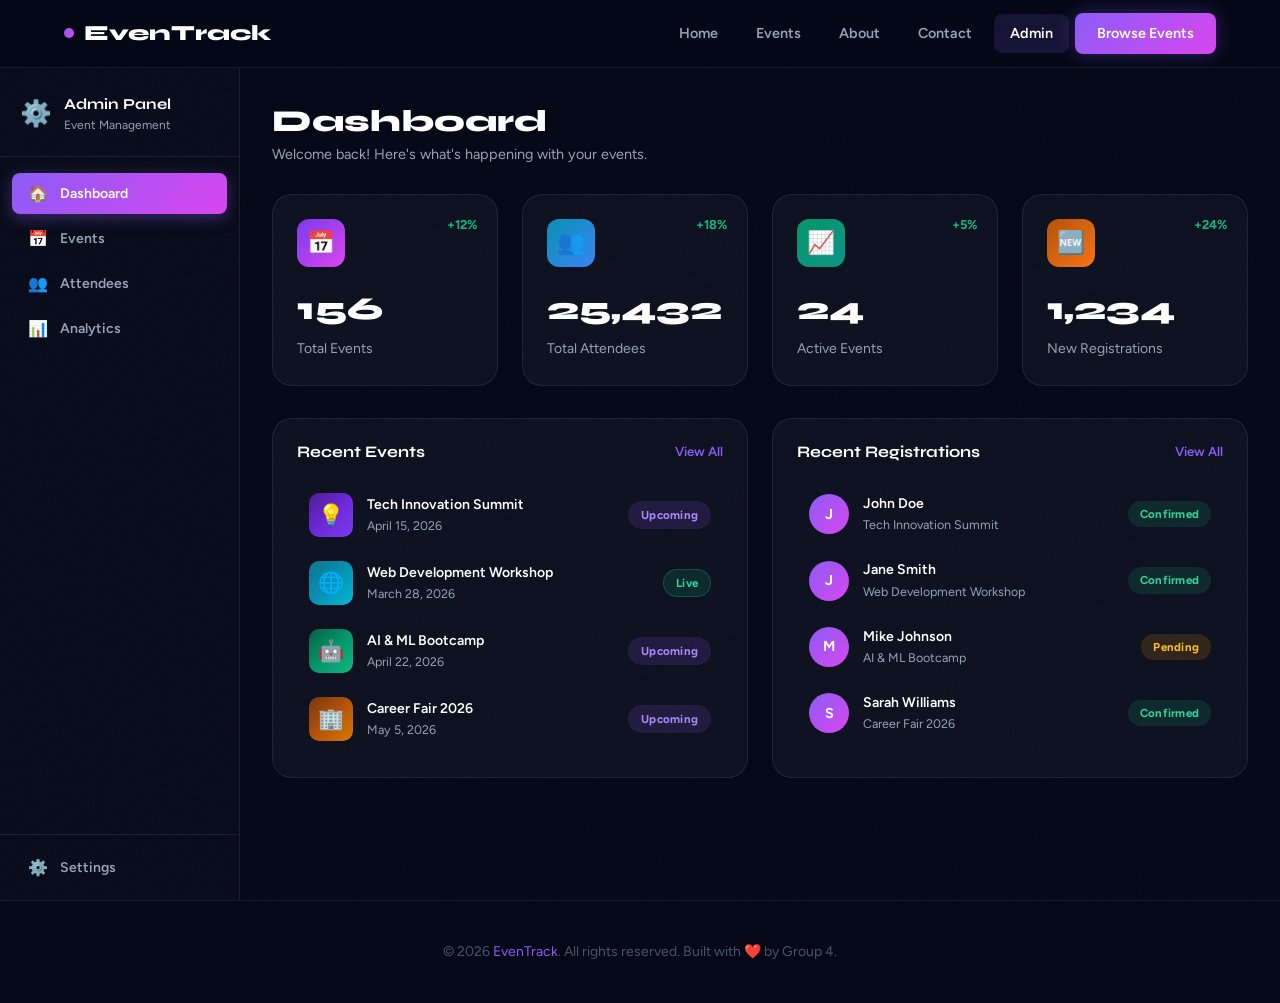
==== admin.html @ 3910b5df "Add files via upload" ====
<!DOCTYPE html>
<html lang="en">
<head>
  <meta charset="UTF-8"/>
  <meta name="viewport" content="width=device-width, initial-scale=1.0"/>
  <title>Admin — EvenTrack</title>
  <link rel="stylesheet" href="css/styles.css"/>
  <link rel="stylesheet" href="css/admin.css"/>
</head>
<body>
  <div id="navbar"></div>

  <div class="admin-shell">
    <!-- Sidebar -->
    <aside class="admin-sidebar">
      <div class="sidebar-brand">
        <div class="sidebar-brand-icon">⚙️</div>
        <div>
          <div class="sidebar-brand-name">Admin Panel</div>
          <div class="sidebar-brand-sub">Event Management</div>
        </div>
      </div>
      <nav class="sidebar-nav">
        <button class="sidebar-btn active" data-tab="dashboard" onclick="switchTab('dashboard',this)">
          <span class="sb-icon">🏠</span> Dashboard
        </button>
        <button class="sidebar-btn" data-tab="events" onclick="switchTab('events',this)">
          <span class="sb-icon">📅</span> Events
        </button>
        <button class="sidebar-btn" data-tab="attendees" onclick="switchTab('attendees',this)">
          <span class="sb-icon">👥</span> Attendees
        </button>
        <button class="sidebar-btn" data-tab="analytics" onclick="switchTab('analytics',this)">
          <span class="sb-icon">📊</span> Analytics
        </button>
      </nav>
      <div class="sidebar-footer">
        <button class="sidebar-btn">
          <span class="sb-icon">⚙️</span> Settings
        </button>
      </div>
    </aside>

    <!-- Main -->
    <main class="admin-main">

      <!-- ── DASHBOARD TAB ───────────────────── -->
      <div id="tab-dashboard" class="tab-panel active">
        <div class="admin-header">
          <h1>Dashboard</h1>
          <p>Welcome back! Here's what's happening with your events.</p>
        </div>

        <!-- Stats -->
        <div class="grid-4 admin-stats">
          <div class="card stat-card">
            <div class="icon-wrap" style="background:linear-gradient(135deg,#7c3aed,#d946ef)">📅</div>
            <div class="stat-change up">+12%</div>
            <div class="stat-val">156</div>
            <div class="stat-label">Total Events</div>
          </div>
          <div class="card stat-card">
            <div class="icon-wrap" style="background:linear-gradient(135deg,#0891b2,#3b82f6)">👥</div>
            <div class="stat-change up">+18%</div>
            <div class="stat-val">25,432</div>
            <div class="stat-label">Total Attendees</div>
          </div>
          <div class="card stat-card">
            <div class="icon-wrap" style="background:linear-gradient(135deg,#059669,#0d9488)">📈</div>
            <div class="stat-change up">+5%</div>
            <div class="stat-val">24</div>
            <div class="stat-label">Active Events</div>
          </div>
          <div class="card stat-card">
            <div class="icon-wrap" style="background:linear-gradient(135deg,#b45309,#f97316)">🆕</div>
            <div class="stat-change up">+24%</div>
            <div class="stat-val">1,234</div>
            <div class="stat-label">New Registrations</div>
          </div>
        </div>

        <!-- Recent Activity -->
        <div class="grid-2" style="margin-top:32px">
          <div class="card admin-list-card">
            <div class="list-card-head">
              <h3>Recent Events</h3>
              <button class="link-btn" onclick="switchTab('events', document.querySelector('[data-tab=events]'))">View All</button>
            </div>
            <div id="dash-events-list"></div>
          </div>
          <div class="card admin-list-card">
            <div class="list-card-head">
              <h3>Recent Registrations</h3>
              <button class="link-btn">View All</button>
            </div>
            <div id="dash-attendees-list"></div>
          </div>
        </div>
      </div>

      <!-- ── EVENTS TAB ──────────────────────── -->
      <div id="tab-events" class="tab-panel">
        <div class="admin-header flex-head">
          <div>
            <h1>Events Management</h1>
            <p>Manage all your events in one place</p>
          </div>
          <button class="btn btn-primary btn-sm" onclick="showCreateModal()">+ Create Event</button>
        </div>
        <div class="card table-card">
          <div class="table-wrap">
            <table class="admin-table">
              <thead>
                <tr>
                  <th>Event</th>
                  <th>Date</th>
                  <th>Category</th>
                  <th>Attendees</th>
                  <th>Status</th>
                  <th>Actions</th>
                </tr>
              </thead>
              <tbody id="events-tbody"></tbody>
            </table>
          </div>
        </div>
      </div>

      <!-- ── ATTENDEES TAB ───────────────────── -->
      <div id="tab-attendees" class="tab-panel">
        <div class="admin-header flex-head">
          <div>
            <h1>Attendees Management</h1>
            <p>View and manage all event registrations</p>
          </div>
          <button class="btn btn-outline btn-sm">⬇️ Export Data</button>
        </div>
        <div class="card table-card">
          <div class="table-wrap">
            <table class="admin-table">
              <thead>
                <tr>
                  <th>Name</th>
                  <th>Email</th>
                  <th>Event</th>
                  <th>Date</th>
                  <th>Status</th>
                  <th>Actions</th>
                </tr>
              </thead>
              <tbody id="attendees-tbody"></tbody>
            </table>
          </div>
        </div>
      </div>

      <!-- ── ANALYTICS TAB ──────────────────── -->
      <div id="tab-analytics" class="tab-panel">
        <div class="admin-header">
          <h1>Analytics &amp; Insights</h1>
          <p>Track performance and engagement metrics</p>
        </div>
        <div class="grid-2" style="gap:24px">
          <!-- Registrations Chart -->
          <div class="card analytics-card">
            <h3>Event Registrations Over Time</h3>
            <canvas id="chart-reg" height="220"></canvas>
          </div>
          <!-- Category Donut -->
          <div class="card analytics-card">
            <h3>Category Distribution</h3>
            <canvas id="chart-cat" height="220"></canvas>
          </div>
          <!-- Attendance Bar -->
          <div class="card analytics-card">
            <h3>Attendance Rate by Event</h3>
            <canvas id="chart-att" height="220"></canvas>
          </div>
          <!-- Popular events list -->
          <div class="card analytics-card">
            <h3>Popular Events</h3>
            <div id="popular-list"></div>
          </div>
        </div>
      </div>

    </main>
  </div>

  <!-- Create Event Modal -->
  <div id="create-modal" class="modal-overlay" style="display:none" onclick="closeModalOutside(event)">
    <div class="modal-box">
      <div class="modal-head">
        <h3>Create New Event</h3>
        <button onclick="closeModal()" class="modal-close">✕</button>
      </div>
      <form id="create-form" onsubmit="handleCreate(event)" style="display:flex;flex-direction:column;gap:16px">
        <div class="form-group">
          <label class="form-label">Event Title *</label>
          <input type="text" class="form-input" placeholder="e.g. Tech Summit 2027" required/>
        </div>
        <div class="form-row-2">
          <div class="form-group">
            <label class="form-label">Category *</label>
            <select class="form-input" required>
              <option value="">Select</option>
              <option>College</option>
              <option>SHS</option>
              <option>Internship</option>
            </select>
          </div>
          <div class="form-group">
            <label class="form-label">Type *</label>
            <select class="form-input" required>
              <option value="">Select</option>
              <option value="online">Online</option>
              <option value="walkin">Walk-in</option>
            </select>
          </div>
        </div>
        <div class="form-group">
          <label class="form-label">Date *</label>
          <input type="date" class="form-input" required/>
        </div>
        <div class="form-group">
          <label class="form-label">Location *</label>
          <input type="text" class="form-input" placeholder="e.g. Room 301 or Zoom" required/>
        </div>
        <div class="form-group">
          <label class="form-label">Capacity *</label>
          <input type="number" class="form-input" placeholder="100" min="1" required/>
        </div>
        <div class="form-group">
          <label class="form-label">Description</label>
          <textarea class="form-input" rows="3" placeholder="Brief description..."></textarea>
        </div>
        <div style="display:flex;gap:12px;justify-content:flex-end">
          <button type="button" onclick="closeModal()" class="btn btn-outline btn-sm">Cancel</button>
          <button type="submit" class="btn btn-primary btn-sm">Create Event</button>
        </div>
      </form>
    </div>
  </div>

  <div id="footer"></div>

  <script src="js/data.js"></script>
  <script src="js/nav.js"></script>
  <script src="js/main.js"></script>
  <script src="js/admin.js"></script>
</body>
</html>
---- css/styles.css ----
/* ═══════════════════════════════════════════════
   EVENTRACK — Shared Stylesheet
   ═══════════════════════════════════════════════ */

@import url('https://fonts.googleapis.com/css2?family=Syne:wght@400;600;700;800&family=Figtree:wght@300;400;500;600;700&display=swap');

/* ─── CSS Variables ─────────────────────────────── */
:root {
  --bg:           #050816;
  --bg-card:      rgba(255,255,255,0.04);
  --bg-card-hover:rgba(255,255,255,0.08);
  --border:       rgba(255,255,255,0.08);
  --border-hover: rgba(139,92,246,0.5);

  --white:   #ffffff;
  --slate-1: #e2e8f0;
  --slate-2: #94a3b8;
  --slate-3: #475569;
  --slate-4: #1e293b;

  --violet:  #8b5cf6;
  --fuchsia: #d946ef;
  --cyan:    #06b6d4;
  --emerald: #10b981;
  --amber:   #f59e0b;
  --rose:    #f43f5e;
  --indigo:  #6366f1;
  --teal:    #14b8a6;
  --purple:  #a855f7;

  --grad-main:    linear-gradient(135deg, var(--violet), var(--fuchsia));
  --grad-cyan:    linear-gradient(135deg, var(--cyan), #3b82f6);
  --grad-emerald: linear-gradient(135deg, var(--emerald), var(--teal));
  --grad-amber:   linear-gradient(135deg, var(--amber), #f97316);
  --grad-rose:    linear-gradient(135deg, var(--rose), #ec4899);
  --grad-purple:  linear-gradient(135deg, var(--purple), var(--violet));
  --grad-indigo:  linear-gradient(135deg, var(--indigo), #818cf8);
  --grad-teal:    linear-gradient(135deg, var(--teal), var(--cyan));
  --grad-violet:  linear-gradient(135deg, var(--violet), var(--indigo));

  --font-display: 'Syne', sans-serif;
  --font-body:    'Figtree', sans-serif;
  --radius-sm:  8px;
  --radius-md:  12px;
  --radius-lg:  20px;
  --radius-xl:  28px;
  --nav-h: 68px;
}

/* ─── Reset & Base ──────────────────────────────── */
*, *::before, *::after { box-sizing: border-box; margin: 0; padding: 0; }
html { scroll-behavior: smooth; }
body {
  background: var(--bg);
  color: var(--slate-1);
  font-family: var(--font-body);
  font-size: 16px;
  line-height: 1.6;
  min-height: 100vh;
  overflow-x: hidden;
}
a { color: inherit; text-decoration: none; }
button { cursor: pointer; border: none; background: none; font-family: inherit; }
input, select, textarea { font-family: inherit; }
img { max-width: 100%; display: block; }

/* Noise overlay */
body::before {
  content: '';
  position: fixed; inset: 0; pointer-events: none; z-index: 0;
  background-image: url("data:image/svg+xml,%3Csvg viewBox='0 0 256 256' xmlns='http://www.w3.org/2000/svg'%3E%3Cfilter id='noise'%3E%3CfeTurbulence type='fractalNoise' baseFrequency='0.9' numOctaves='4' stitchTiles='stitch'/%3E%3C/filter%3E%3Crect width='100%25' height='100%25' filter='url(%23noise)' opacity='0.03'/%3E%3C/svg%3E");
  opacity: 0.4;
}

/* ─── Layout Helpers ────────────────────────────── */
.container { max-width: 1200px; margin: 0 auto; padding: 0 24px; }
.container-sm { max-width: 800px; margin: 0 auto; padding: 0 24px; }
section { position: relative; }

/* ─── Typography ────────────────────────────────── */
h1,h2,h3,h4 { font-family: var(--font-display); line-height: 1.15; color: var(--white); }
h1 { font-size: clamp(2.2rem, 5vw, 4rem); font-weight: 800; }
h2 { font-size: clamp(1.8rem, 3.5vw, 2.75rem); font-weight: 700; }
h3 { font-size: 1.25rem; font-weight: 700; }
p { color: var(--slate-2); }

.gradient-text {
  background: var(--grad-main);
  -webkit-background-clip: text;
  -webkit-text-fill-color: transparent;
  background-clip: text;
}
.gradient-text-cyan {
  background: var(--grad-cyan);
  -webkit-background-clip: text;
  -webkit-text-fill-color: transparent;
  background-clip: text;
}

/* ─── Navigation ────────────────────────────────── */
.navbar {
  position: sticky; top: 0; z-index: 100;
  height: var(--nav-h);
  background: rgba(5,8,22,0.85);
  backdrop-filter: blur(20px);
  border-bottom: 1px solid var(--border);
  display: flex; align-items: center;
}
.nav-inner {
  display: flex; align-items: center; justify-content: space-between;
  width: 100%;
}
.nav-logo {
  font-family: var(--font-display);
  font-size: 1.35rem; font-weight: 800;
  color: var(--white);
  display: flex; align-items: center; gap: 10px;
}
.nav-logo-dot {
  width: 10px; height: 10px;
  border-radius: 50%;
  background: var(--grad-main);
  animation: pulse-dot 2s ease-in-out infinite;
}
@keyframes pulse-dot {
  0%,100% { box-shadow: 0 0 0 0 rgba(139,92,246,0.4); }
  50%      { box-shadow: 0 0 0 6px rgba(139,92,246,0); }
}
.nav-links { display: flex; align-items: center; gap: 6px; }
.nav-link {
  padding: 8px 16px; border-radius: var(--radius-sm);
  font-size: 0.9rem; font-weight: 600;
  color: var(--slate-2);
  transition: color 0.2s, background 0.2s;
}
.nav-link:hover { color: var(--white); background: rgba(255,255,255,0.06); }
.nav-link.active { color: var(--white); background: rgba(139,92,246,0.15); }
.nav-cta {
  padding: 9px 22px; border-radius: var(--radius-sm);
  background: var(--grad-main);
  color: var(--white); font-size: 0.9rem; font-weight: 600;
  transition: opacity 0.2s, transform 0.2s;
  box-shadow: 0 0 20px rgba(139,92,246,0.35);
}
.nav-cta:hover { opacity: 0.9; transform: translateY(-1px); }

/* Mobile nav */
.mobile-toggle {
  display: none; color: var(--slate-1);
  padding: 6px; border-radius: var(--radius-sm);
}
.mobile-menu {
  display: none; flex-direction: column;
  padding: 12px 24px 20px;
  border-bottom: 1px solid var(--border);
  background: rgba(5,8,22,0.95);
  gap: 4px;
}
.mobile-menu.open { display: flex; }
.mobile-menu .nav-link { padding: 12px 16px; display: block; }
.mobile-menu .nav-cta { margin-top: 8px; text-align: center; display: block; padding: 12px; }

@media (max-width: 768px) {
  .nav-links, .navbar .nav-cta { display: none; }
  .mobile-toggle { display: flex; }
}

/* ─── Buttons ───────────────────────────────────── */
.btn {
  display: inline-flex; align-items: center; justify-content: center; gap: 8px;
  padding: 12px 28px; border-radius: var(--radius-md);
  font-family: var(--font-body); font-size: 0.95rem; font-weight: 600;
  transition: all 0.2s; cursor: pointer;
}
.btn-primary {
  background: var(--grad-main); color: var(--white);
  box-shadow: 0 8px 24px rgba(139,92,246,0.35);
}
.btn-primary:hover { transform: translateY(-2px); box-shadow: 0 12px 32px rgba(139,92,246,0.45); }
.btn-outline {
  background: transparent; color: var(--white);
  border: 1px solid rgba(255,255,255,0.2);
}
.btn-outline:hover { background: rgba(255,255,255,0.06); }
.btn-white {
  background: var(--white); color: #7c3aed;
}
.btn-white:hover { background: #f1f5f9; transform: translateY(-1px); }
.btn-sm { padding: 8px 18px; font-size: 0.875rem; }
.btn-lg { padding: 16px 36px; font-size: 1.05rem; }
.btn-full { width: 100%; }

/* ─── Cards ─────────────────────────────────────── */
.card {
  background: var(--bg-card);
  border: 1px solid var(--border);
  border-radius: var(--radius-lg);
  transition: border-color 0.25s, box-shadow 0.25s, transform 0.25s, background 0.25s;
}
.card:hover {
  border-color: var(--border-hover);
  box-shadow: 0 20px 50px rgba(139,92,246,0.12);
  transform: translateY(-3px);
  background: var(--bg-card-hover);
}

/* ─── Badges ────────────────────────────────────── */
.badge {
  display: inline-block; padding: 4px 12px;
  border-radius: 999px; font-size: 0.72rem; font-weight: 700;
  letter-spacing: 0.02em; text-transform: capitalize;
}
.badge-border { border: 1px solid transparent; }
.badge-violet  { background: rgba(139,92,246,0.15); color: #a78bfa; }
.badge-green   { background: rgba(16,185,129,0.15); color: #34d399; border-color: rgba(16,185,129,0.3); }
.badge-slate   { background: rgba(100,116,139,0.2); color: #94a3b8; border-color: rgba(100,116,139,0.3); }
.badge-blue    { background: rgba(59,130,246,0.15); color: #60a5fa; }
.badge-amber   { background: rgba(245,158,11,0.15); color: #fbbf24; }
.badge-purple  { background: rgba(168,85,247,0.15); color: #c084fc; }
.badge-cyan    { background: rgba(6,182,212,0.15);  color: #22d3ee; }
.badge-rose    { background: rgba(244,63,94,0.15);  color: #fb7185; }

/* ─── Section Labels ────────────────────────────── */
.section-label {
  display: inline-block; padding: 5px 16px;
  border-radius: 999px; font-size: 0.75rem; font-weight: 700;
  letter-spacing: 0.08em; text-transform: uppercase;
  border: 1px solid;
  margin-bottom: 20px;
}
.label-violet { background: rgba(139,92,246,0.1); color: #a78bfa; border-color: rgba(139,92,246,0.25); }
.label-cyan   { background: rgba(6,182,212,0.1);  color: #22d3ee; border-color: rgba(6,182,212,0.25); }
.label-fuchsia{ background: rgba(217,70,239,0.1); color: #e879f9; border-color: rgba(217,70,239,0.25); }

/* ─── Form Elements ─────────────────────────────── */
.form-group { display: flex; flex-direction: column; gap: 8px; }
.form-label { font-size: 0.875rem; font-weight: 600; color: var(--slate-1); }
.form-input {
  width: 100%; padding: 12px 16px;
  background: rgba(255,255,255,0.05);
  border: 1px solid var(--border);
  border-radius: var(--radius-sm); color: var(--white);
  font-family: var(--font-body); font-size: 0.9rem;
  transition: border-color 0.2s, box-shadow 0.2s;
  outline: none;
}
.form-input::placeholder { color: var(--slate-3); }
.form-input:focus {
  border-color: var(--violet);
  box-shadow: 0 0 0 3px rgba(139,92,246,0.15);
}
select.form-input option { background: #0f172a; color: var(--white); }
textarea.form-input { resize: none; }

/* ─── Progress Bar ──────────────────────────────── */
.progress-track {
  width: 100%; height: 6px; border-radius: 999px;
  background: rgba(255,255,255,0.06); overflow: hidden;
}
.progress-fill {
  height: 100%; border-radius: 999px;
  background: var(--grad-main);
  transition: width 0.6s ease;
}

/* ─── Event Thumbnail Gradients ─────────────────── */
.thumb { display: flex; align-items: center; justify-content: center; font-size: 4rem; }
.grad-violet  { background: linear-gradient(135deg,#4c1d95,#6d28d9,#7c3aed); }
.grad-cyan    { background: linear-gradient(135deg,#0e7490,#0891b2,#06b6d4); }
.grad-emerald { background: linear-gradient(135deg,#065f46,#059669,#10b981); }
.grad-amber   { background: linear-gradient(135deg,#78350f,#b45309,#d97706); }
.grad-rose    { background: linear-gradient(135deg,#881337,#be185d,#e11d48); }
.grad-purple  { background: linear-gradient(135deg,#4a044e,#86198f,#a21caf); }
.grad-teal    { background: linear-gradient(135deg,#134e4a,#0f766e,#0d9488); }
.grad-indigo  { background: linear-gradient(135deg,#1e1b4b,#3730a3,#4338ca); }

/* ─── Glowing Orbs ──────────────────────────────── */
.orb {
  position: absolute; border-radius: 50%;
  filter: blur(80px); pointer-events: none; z-index: 0;
}
.orb-violet { background: rgba(139,92,246,0.25); }
.orb-fuchsia{ background: rgba(217,70,239,0.18); }
.orb-cyan   { background: rgba(6,182,212,0.15); }

/* ─── Scroll Reveal ─────────────────────────────── */
.reveal { opacity: 0; transform: translateY(24px); transition: opacity 0.55s ease, transform 0.55s ease; }
.reveal.revealed { opacity: 1; transform: none; }
.reveal-delay-1 { transition-delay: 0.1s; }
.reveal-delay-2 { transition-delay: 0.2s; }
.reveal-delay-3 { transition-delay: 0.3s; }
.reveal-delay-4 { transition-delay: 0.4s; }

/* ─── Footer ────────────────────────────────────── */
.footer {
  border-top: 1px solid var(--border);
  padding: 40px 0;
  text-align: center;
}
.footer p { font-size: 0.875rem; color: var(--slate-3); }
.footer a { color: var(--violet); }
.footer a:hover { color: var(--fuchsia); }

/* ─── Divider ───────────────────────────────────── */
.divider { border: none; border-top: 1px solid var(--border); margin: 32px 0; }

/* ─── Grid Utilities ────────────────────────────── */
.grid-2 { display: grid; grid-template-columns: repeat(2,1fr); gap: 24px; }
.grid-3 { display: grid; grid-template-columns: repeat(3,1fr); gap: 24px; }
.grid-4 { display: grid; grid-template-columns: repeat(4,1fr); gap: 24px; }
@media (max-width: 1024px) {
  .grid-4 { grid-template-columns: repeat(2,1fr); }
  .grid-3 { grid-template-columns: repeat(2,1fr); }
}
@media (max-width: 640px) {
  .grid-4, .grid-3, .grid-2 { grid-template-columns: 1fr; }
}

/* ─── Stat Card ─────────────────────────────────── */
.stat-card { padding: 28px; border-radius: var(--radius-lg); }
.stat-card .icon-wrap {
  width: 48px; height: 48px; border-radius: var(--radius-md);
  display: flex; align-items: center; justify-content: center;
  font-size: 1.4rem; margin-bottom: 16px;
}
.stat-card .stat-val {
  font-family: var(--font-display); font-size: 2rem; font-weight: 800;
  color: var(--white); margin-bottom: 4px;
}
.stat-card .stat-label { font-size: 0.875rem; color: var(--slate-2); }

/* ─── Page Hero ─────────────────────────────────── */
.page-hero {
  padding: 72px 0 56px;
  border-bottom: 1px solid var(--border);
  background: linear-gradient(to bottom, rgba(255,255,255,0.03), transparent);
  text-align: center;
}
.page-hero h1 { margin-bottom: 16px; }
.page-hero p { max-width: 560px; margin: 0 auto; font-size: 1.1rem; }

/* ─── Toast / Alert ─────────────────────────────── */
.success-box {
  padding: 40px 32px;
  background: linear-gradient(135deg,rgba(16,185,129,0.1),rgba(6,182,212,0.1));
  border: 1px solid rgba(16,185,129,0.25);
  border-radius: var(--radius-xl);
  text-align: center;
}
.success-icon {
  width: 80px; height: 80px; border-radius: 50%;
  background: var(--grad-emerald);
  display: flex; align-items: center; justify-content: center;
  margin: 0 auto 20px; font-size: 2.5rem;
}
---- css/admin.css ----
/* ── Admin Page ── */
.admin-shell {
  display: flex; min-height: calc(100vh - var(--nav-h));
}

/* Sidebar */
.admin-sidebar {
  width: 240px; flex-shrink: 0;
  background: rgba(255,255,255,0.02);
  border-right: 1px solid var(--border);
  display: flex; flex-direction: column;
  position: sticky; top: var(--nav-h);
  height: calc(100vh - var(--nav-h));
  overflow-y: auto;
}
.sidebar-brand {
  display: flex; align-items: center; gap: 12px;
  padding: 24px 20px 20px;
  border-bottom: 1px solid var(--border);
}
.sidebar-brand-icon { font-size: 1.6rem; }
.sidebar-brand-name { font-family: var(--font-display); font-weight: 700; color: var(--white); font-size: 0.95rem; }
.sidebar-brand-sub  { font-size: 0.75rem; color: var(--slate-2); }

.sidebar-nav { padding: 16px 12px; flex: 1; display: flex; flex-direction: column; gap: 4px; }
.sidebar-btn {
  width: 100%; display: flex; align-items: center; gap: 12px;
  padding: 11px 16px; border-radius: var(--radius-sm);
  font-size: 0.875rem; font-weight: 600; color: var(--slate-2);
  text-align: left; transition: all 0.2s;
}
.sidebar-btn:hover { color: var(--white); background: rgba(255,255,255,0.06); }
.sidebar-btn.active {
  background: var(--grad-main); color: var(--white);
  box-shadow: 0 4px 16px rgba(139,92,246,0.35);
}
.sb-icon { font-size: 1rem; }

.sidebar-footer {
  padding: 12px; border-top: 1px solid var(--border);
}

/* Main content */
.admin-main { flex: 1; padding: 36px 32px; overflow-x: hidden; }
@media(max-width:900px) {
  .admin-shell { flex-direction: column; }
  .admin-sidebar { width: 100%; height: auto; position: static; flex-direction: row; flex-wrap: wrap; padding: 12px; }
  .sidebar-brand { display: none; }
  .sidebar-nav { flex-direction: row; padding: 0; }
  .sidebar-footer { border: none; padding: 0; }
  .admin-main { padding: 24px 16px; }
}

.admin-header { margin-bottom: 28px; }
.admin-header h1 { font-size: 1.9rem; margin-bottom: 4px; }
.admin-header p  { color: var(--slate-2); font-size: 0.9rem; }
.flex-head { display: flex; align-items: flex-start; justify-content: space-between; flex-wrap: wrap; gap: 16px; }

/* Tab panels */
.tab-panel { display: none; }
.tab-panel.active { display: block; }

/* Stats */
.admin-stats { margin-bottom: 0; }
.stat-card { position: relative; padding: 24px; }
.stat-change {
  position: absolute; top: 20px; right: 20px;
  font-size: 0.8rem; font-weight: 700;
}
.stat-change.up  { color: var(--emerald); }
.stat-change.down{ color: var(--rose); }

/* List cards */
.admin-list-card { padding: 24px; }
.list-card-head {
  display: flex; justify-content: space-between; align-items: center;
  margin-bottom: 20px;
}
.list-card-head h3 { font-size: 1rem; }
.link-btn { font-size: 0.82rem; font-weight: 600; color: var(--violet); background: none; border: none; cursor: pointer; }
.link-btn:hover { color: var(--fuchsia); }

.list-item {
  display: flex; align-items: center; gap: 14px;
  padding: 12px; border-radius: var(--radius-md);
  transition: background 0.2s;
}
.list-item:hover { background: rgba(255,255,255,0.05); }
.list-thumb {
  width: 44px; height: 44px; border-radius: 10px;
  display: flex; align-items: center; justify-content: center;
  font-size: 1.3rem; flex-shrink: 0;
}
.list-avatar {
  width: 40px; height: 40px; border-radius: 50%;
  background: var(--grad-main);
  display: flex; align-items: center; justify-content: center;
  color: var(--white); font-weight: 700; font-size: 0.9rem; flex-shrink: 0;
}
.list-info { flex: 1; min-width: 0; }
.list-name { font-weight: 600; color: var(--white); font-size: 0.875rem; white-space: nowrap; overflow: hidden; text-overflow: ellipsis; }
.list-sub  { font-size: 0.78rem; color: var(--slate-2); }

/* Table */
.table-card { overflow: hidden; padding: 0; }
.table-wrap { overflow-x: auto; }
.admin-table { width: 100%; border-collapse: collapse; }
.admin-table thead tr { border-bottom: 1px solid var(--border); background: rgba(255,255,255,0.03); }
.admin-table th {
  padding: 14px 20px; text-align: left;
  font-size: 0.78rem; font-weight: 700; color: var(--slate-2);
  text-transform: uppercase; letter-spacing: 0.05em; white-space: nowrap;
}
.admin-table tbody tr {
  border-bottom: 1px solid rgba(255,255,255,0.04);
  transition: background 0.15s;
}
.admin-table tbody tr:last-child { border-bottom: none; }
.admin-table tbody tr:hover { background: rgba(255,255,255,0.04); }
.admin-table td { padding: 14px 20px; font-size: 0.875rem; color: var(--slate-1); vertical-align: middle; }

.td-event { display: flex; align-items: center; gap: 12px; }
.td-thumb {
  width: 40px; height: 40px; border-radius: 10px;
  display: flex; align-items: center; justify-content: center;
  font-size: 1.2rem; flex-shrink: 0;
}
.td-avatar {
  width: 36px; height: 36px; border-radius: 50%;
  background: var(--grad-main);
  display: flex; align-items: center; justify-content: center;
  font-weight: 700; color: var(--white); font-size: 0.85rem; flex-shrink: 0;
}
.td-name  { font-weight: 600; color: var(--white); font-size: 0.875rem; }
.td-sub   { font-size: 0.78rem; color: var(--slate-2); }
.action-btns { display: flex; gap: 4px; }
.action-btn {
  width: 32px; height: 32px; border-radius: 8px;
  display: flex; align-items: center; justify-content: center;
  font-size: 0.85rem; transition: all 0.15s; cursor: pointer;
  color: var(--slate-2);
}
.action-btn:hover       { background: rgba(255,255,255,0.1); color: var(--white); }
.action-btn.del:hover   { background: rgba(244,63,94,0.15); color: var(--rose); }

/* Analytics */
.analytics-card { padding: 28px; }
.analytics-card h3 { font-size: 1rem; margin-bottom: 20px; }

.popular-item {
  display: flex; align-items: center; gap: 14px;
  padding: 10px 0; border-bottom: 1px solid var(--border);
}
.popular-item:last-child { border-bottom: none; }
.popular-rank { font-family: var(--font-display); font-size: 1.2rem; font-weight: 800; color: var(--violet); min-width: 32px; }
.popular-name { font-weight: 600; color: var(--white); font-size: 0.875rem; }
.popular-att  { font-size: 0.78rem; color: var(--slate-2); }

/* Modal */
.modal-overlay {
  position: fixed; inset: 0; z-index: 200;
  background: rgba(0,0,0,0.65); backdrop-filter: blur(8px);
  display: flex; align-items: center; justify-content: center; padding: 24px;
}
.modal-box {
  background: #0d1526; border: 1px solid var(--border);
  border-radius: var(--radius-xl); padding: 32px;
  width: 100%; max-width: 520px;
  box-shadow: 0 40px 80px rgba(0,0,0,0.6);
}
.modal-head {
  display: flex; justify-content: space-between; align-items: center;
  margin-bottom: 24px;
}
.modal-head h3 { font-size: 1.2rem; }
.modal-close {
  width: 32px; height: 32px; border-radius: 8px;
  display: flex; align-items: center; justify-content: center;
  color: var(--slate-2); font-size: 1rem;
  transition: all 0.2s; cursor: pointer;
}
.modal-close:hover { background: rgba(255,255,255,0.1); color: var(--white); }
.form-row-2 { display: grid; grid-template-columns: 1fr 1fr; gap: 14px; }
@media(max-width:480px) { .form-row-2 { grid-template-columns: 1fr; } }
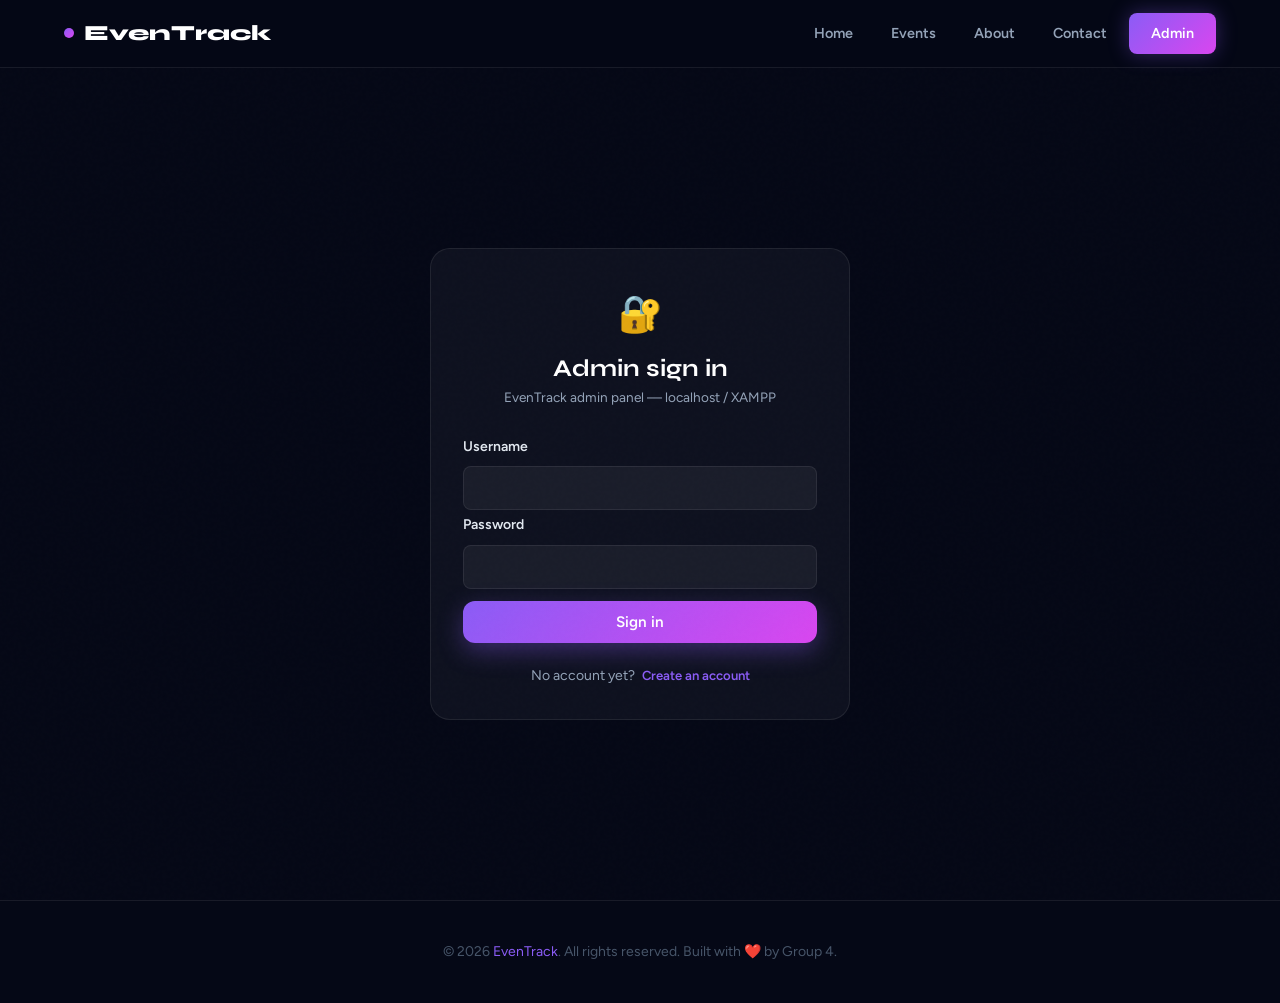
==== commit 580c7c4a: "added admin login and resized the event creation form." ====
--- a/admin.html
+++ b/admin.html
@@ -10,6 +10,59 @@
 <body>
   <div id="navbar"></div>
 
+  <div id="admin-login-gate" class="admin-login-gate">
+    <div class="admin-login-card card">
+      <div class="admin-login-brand">
+        <div class="admin-login-icon">🔐</div>
+        <h1 class="admin-login-title">Admin sign in</h1>
+        <p class="admin-login-sub">EvenTrack admin panel — localhost / XAMPP</p>
+      </div>
+
+      <div id="auth-login-panel">
+        <form id="login-form" class="admin-auth-form">
+          <div class="form-group">
+            <label class="form-label" for="login-username">Username</label>
+            <input id="login-username" name="username" type="text" class="form-input" autocomplete="username" required minlength="3"/>
+          </div>
+          <div class="form-group">
+            <label class="form-label" for="login-password">Password</label>
+            <input id="login-password" name="password" type="password" class="form-input" autocomplete="current-password" required/>
+          </div>
+          <p id="login-error" class="auth-error" role="alert" hidden></p>
+          <button type="submit" class="btn btn-primary" style="width:100%;margin-top:8px">Sign in</button>
+        </form>
+        <p class="auth-switch">
+          No account yet?
+          <button type="button" class="link-btn auth-switch-btn" id="show-register">Create an account</button>
+        </p>
+      </div>
+
+      <div id="auth-register-panel" hidden>
+        <form id="register-form" class="admin-auth-form">
+          <div class="form-group">
+            <label class="form-label" for="reg-username">Username</label>
+            <input id="reg-username" name="username" type="text" class="form-input" autocomplete="username" required minlength="3"/>
+          </div>
+          <div class="form-group">
+            <label class="form-label" for="reg-password">Password</label>
+            <input id="reg-password" name="password" type="password" class="form-input" autocomplete="new-password" required minlength="6"/>
+          </div>
+          <div class="form-group">
+            <label class="form-label" for="reg-confirm">Confirm password</label>
+            <input id="reg-confirm" name="confirmPassword" type="password" class="form-input" autocomplete="new-password" required minlength="6"/>
+          </div>
+          <p id="register-error" class="auth-error" role="alert" hidden></p>
+          <button type="submit" class="btn btn-primary" style="width:100%;margin-top:8px">Create account</button>
+        </form>
+        <p class="auth-switch">
+          Already registered?
+          <button type="button" class="link-btn auth-switch-btn" id="show-login">Sign in</button>
+        </p>
+      </div>
+    </div>
+  </div>
+
+  <div id="admin-app" hidden>
   <div class="admin-shell">
     <!-- Sidebar -->
     <aside class="admin-sidebar">
@@ -35,8 +88,8 @@
         </button>
       </nav>
       <div class="sidebar-footer">
-        <button class="sidebar-btn">
-          <span class="sb-icon">⚙️</span> Settings
+        <button type="button" class="sidebar-btn" id="admin-logout-btn">
+          <span class="sb-icon">🚪</span> Log out
         </button>
       </div>
     </aside>
@@ -241,6 +294,7 @@
       </form>
     </div>
   </div>
+  </div>
 
   <div id="footer"></div>
 
--- a/css/admin.css
+++ b/css/admin.css
@@ -1,3 +1,40 @@
+/* ── Admin login gate ── */
+.admin-login-gate {
+  min-height: calc(100vh - var(--nav-h));
+  display: flex;
+  align-items: center;
+  justify-content: center;
+  padding: 32px 16px;
+}
+.admin-login-card {
+  width: 100%;
+  max-width: 420px;
+  padding: 36px 32px 32px;
+}
+.admin-login-brand { text-align: center; margin-bottom: 28px; }
+.admin-login-icon { font-size: 2.25rem; margin-bottom: 12px; }
+.admin-login-title {
+  font-family: var(--font-display);
+  font-size: 1.5rem;
+  font-weight: 700;
+  color: var(--white);
+  margin-bottom: 6px;
+}
+.admin-login-sub { font-size: 0.85rem; color: var(--slate-2); line-height: 1.45; }
+.admin-auth-form { display: flex; flex-direction: column; gap: 4px; }
+.auth-error {
+  font-size: 0.82rem;
+  color: var(--rose);
+  margin: 8px 0 0;
+}
+.auth-switch {
+  text-align: center;
+  margin-top: 22px;
+  font-size: 0.875rem;
+  color: var(--slate-2);
+}
+.auth-switch-btn { margin-left: 4px; }
+
 /* ── Admin Page ── */
 .admin-shell {
   display: flex; min-height: calc(100vh - var(--nav-h));
@@ -160,12 +197,16 @@
 .modal-overlay {
   position: fixed; inset: 0; z-index: 200;
   background: rgba(0,0,0,0.65); backdrop-filter: blur(8px);
-  display: flex; align-items: center; justify-content: center; padding: 24px;
+  display: flex; align-items: flex-start; justify-content: center;
+  padding: 24px;
+  overflow-y: auto; /* Prevent modal from being cut off on short screens */
 }
 .modal-box {
   background: #0d1526; border: 1px solid var(--border);
   border-radius: var(--radius-xl); padding: 32px;
   width: 100%; max-width: 520px;
+  max-height: calc(100vh - 48px); /* Keep content inside viewport */
+  overflow-y: auto;
   box-shadow: 0 40px 80px rgba(0,0,0,0.6);
 }
 .modal-head {
@@ -181,4 +222,8 @@
 }
 .modal-close:hover { background: rgba(255,255,255,0.1); color: var(--white); }
 .form-row-2 { display: grid; grid-template-columns: 1fr 1fr; gap: 14px; }
-@media(max-width:480px) { .form-row-2 { grid-template-columns: 1fr; } }
+@media(max-width:480px) {
+  .form-row-2 { grid-template-columns: 1fr; }
+  .modal-overlay { padding: 14px; }
+  .modal-box { padding: 20px; max-height: calc(100vh - 28px); }
+}
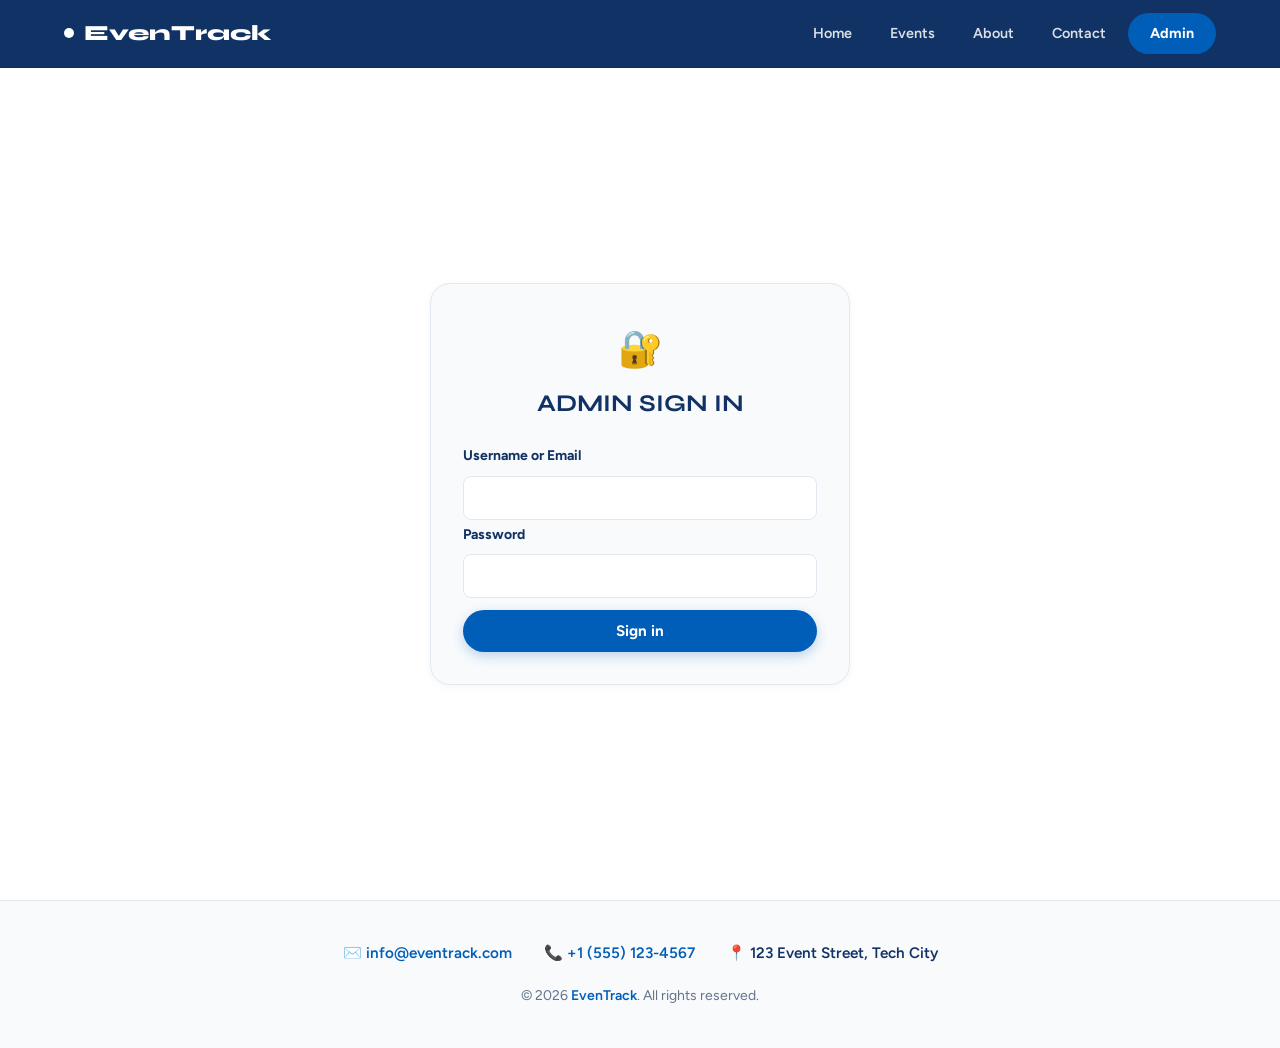
==== commit dbeb5dc7: "New ui, conected to db" ====
--- a/admin.html
+++ b/admin.html
@@ -1,306 +1,485 @@
-<!DOCTYPE html>
+<!doctype html>
 <html lang="en">
-<head>
-  <meta charset="UTF-8"/>
-  <meta name="viewport" content="width=device-width, initial-scale=1.0"/>
-  <title>Admin — EvenTrack</title>
-  <link rel="stylesheet" href="css/styles.css"/>
-  <link rel="stylesheet" href="css/admin.css"/>
-</head>
-<body>
-  <div id="navbar"></div>
-
-  <div id="admin-login-gate" class="admin-login-gate">
-    <div class="admin-login-card card">
-      <div class="admin-login-brand">
-        <div class="admin-login-icon">🔐</div>
-        <h1 class="admin-login-title">Admin sign in</h1>
-        <p class="admin-login-sub">EvenTrack admin panel — localhost / XAMPP</p>
-      </div>
-
-      <div id="auth-login-panel">
-        <form id="login-form" class="admin-auth-form">
-          <div class="form-group">
-            <label class="form-label" for="login-username">Username</label>
-            <input id="login-username" name="username" type="text" class="form-input" autocomplete="username" required minlength="3"/>
-          </div>
-          <div class="form-group">
-            <label class="form-label" for="login-password">Password</label>
-            <input id="login-password" name="password" type="password" class="form-input" autocomplete="current-password" required/>
-          </div>
-          <p id="login-error" class="auth-error" role="alert" hidden></p>
-          <button type="submit" class="btn btn-primary" style="width:100%;margin-top:8px">Sign in</button>
-        </form>
-        <p class="auth-switch">
-          No account yet?
-          <button type="button" class="link-btn auth-switch-btn" id="show-register">Create an account</button>
-        </p>
-      </div>
-
-      <div id="auth-register-panel" hidden>
-        <form id="register-form" class="admin-auth-form">
-          <div class="form-group">
-            <label class="form-label" for="reg-username">Username</label>
-            <input id="reg-username" name="username" type="text" class="form-input" autocomplete="username" required minlength="3"/>
-          </div>
-          <div class="form-group">
-            <label class="form-label" for="reg-password">Password</label>
-            <input id="reg-password" name="password" type="password" class="form-input" autocomplete="new-password" required minlength="6"/>
-          </div>
-          <div class="form-group">
-            <label class="form-label" for="reg-confirm">Confirm password</label>
-            <input id="reg-confirm" name="confirmPassword" type="password" class="form-input" autocomplete="new-password" required minlength="6"/>
-          </div>
-          <p id="register-error" class="auth-error" role="alert" hidden></p>
-          <button type="submit" class="btn btn-primary" style="width:100%;margin-top:8px">Create account</button>
-        </form>
-        <p class="auth-switch">
-          Already registered?
-          <button type="button" class="link-btn auth-switch-btn" id="show-login">Sign in</button>
-        </p>
+  <head>
+    <meta charset="UTF-8" />
+    <meta name="viewport" content="width=device-width, initial-scale=1.0" />
+    <title>Admin — EvenTrack</title>
+    <link rel="stylesheet" href="css/styles.css" />
+    <link rel="stylesheet" href="css/admin.css" />
+  </head>
+  <body>
+    <div id="navbar"></div>
+
+    <div id="admin-login-gate" class="admin-login-gate">
+      <div class="admin-login-card card">
+        <div class="admin-login-brand">
+          <div class="admin-login-icon">🔐</div>
+          <h1 class="admin-login-title">Admin sign in</h1>
+        </div>
+
+        <div id="auth-login-panel">
+          <form id="login-form" class="admin-auth-form">
+            <div class="form-group">
+              <label class="form-label" for="login-username"
+                >Username or Email</label
+              >
+              <input
+                id="login-username"
+                name="username"
+                type="text"
+                class="form-input"
+                autocomplete="username"
+                required
+                minlength="3"
+              />
+            </div>
+            <div class="form-group">
+              <label class="form-label" for="login-password">Password</label>
+              <input
+                id="login-password"
+                name="password"
+                type="password"
+                class="form-input"
+                autocomplete="current-password"
+                required
+              />
+            </div>
+            <p id="login-error" class="auth-error" role="alert" hidden></p>
+            <button
+              type="submit"
+              class="btn btn-primary"
+              style="width: 100%; margin-top: 8px"
+            >
+              Sign in
+            </button>
+          </form>
+        </div>
       </div>
     </div>
-  </div>
-
-  <div id="admin-app" hidden>
-  <div class="admin-shell">
-    <!-- Sidebar -->
-    <aside class="admin-sidebar">
-      <div class="sidebar-brand">
-        <div class="sidebar-brand-icon">⚙️</div>
-        <div>
-          <div class="sidebar-brand-name">Admin Panel</div>
-          <div class="sidebar-brand-sub">Event Management</div>
+
+    <div id="admin-app" hidden>
+      <div class="admin-shell">
+        <!-- Sidebar -->
+        <aside class="admin-sidebar">
+          <div class="sidebar-brand">
+            <div class="sidebar-brand-icon">⚙️</div>
+            <div>
+              <div class="sidebar-brand-name">Admin Panel</div>
+              <div class="sidebar-brand-sub">Event Management</div>
+            </div>
+          </div>
+          <nav class="sidebar-nav">
+            <button
+              class="sidebar-btn active"
+              data-tab="dashboard"
+              onclick="switchTab('dashboard', this)"
+            >
+              <span class="sb-icon">🏠</span> Dashboard
+            </button>
+            <button
+              class="sidebar-btn"
+              data-tab="events"
+              onclick="switchTab('events', this)"
+            >
+              <span class="sb-icon">📅</span> Events
+            </button>
+          </nav>
+          <button
+            class="sidebar-btn"
+            data-tab="admins"
+            onclick="switchTab('admins', this)"
+          >
+            <span class="sb-icon">🔐</span> Admins
+          </button>
+          <div class="sidebar-footer">
+            <button type="button" class="sidebar-btn" id="admin-logout-btn">
+              <span class="sb-icon">🚪</span> Log out
+            </button>
+          </div>
+        </aside>
+
+        <!-- Main -->
+        <main class="admin-main">
+          <!-- ── DASHBOARD TAB ───────────────────── -->
+          <div id="tab-dashboard" class="tab-panel active">
+            <div class="admin-header">
+              <h1>Dashboard</h1>
+              <p>Welcome back! Here's what's happening with your events.</p>
+            </div>
+
+            <!-- Recent Activity -->
+            <div class="grid-2" style="margin-top: 32px">
+              <div class="card admin-list-card">
+                <div class="list-card-head">
+                  <h3>Recent Events</h3>
+                  <button
+                    class="link-btn"
+                    onclick="
+                      switchTab(
+                        'events',
+                        document.querySelector('[data-tab=events]'),
+                      )
+                    "
+                  >
+                    View All
+                  </button>
+                </div>
+                <div id="dash-events-list"></div>
+              </div>
+              <div class="card admin-list-card">
+                <div class="list-card-head">
+                  <h3>Recent Registrations</h3>
+                  <button class="link-btn">View All</button>
+                </div>
+                <div id="dash-attendees-list"></div>
+              </div>
+            </div>
+          </div>
+
+          <!-- ── EVENTS TAB ──────────────────────── -->
+          <div id="tab-events" class="tab-panel">
+            <div class="admin-header flex-head">
+              <div>
+                <h1>Events Management</h1>
+                <p>Manage all your events in one place</p>
+              </div>
+              <button
+                class="btn btn-primary btn-sm"
+                onclick="showCreateModal()"
+              >
+                + Create Event
+              </button>
+            </div>
+            <div class="card table-card">
+              <div class="table-wrap">
+                <table class="admin-table">
+                  <thead>
+                    <tr>
+                      <th>Event</th>
+                      <th>Date</th>
+                      <th>Category</th>
+                      <th>Attendees</th>
+                      <th>Status</th>
+                      <th>Actions</th>
+                    </tr>
+                  </thead>
+                  <tbody id="events-tbody"></tbody>
+                </table>
+              </div>
+            </div>
+          </div>
+
+          <!-- ── ATTENDEES TAB ───────────────────── -->
+          <div id="tab-attendees" class="tab-panel">
+            <div class="admin-header">
+              <h1>All Attendees</h1>
+              <p>View everyone registered across all events.</p>
+            </div>
+            <div class="card table-card">
+              <div class="table-wrap">
+                <table class="admin-table">
+                  <thead>
+                    <tr>
+                      <th>Attendee</th>
+                      <th>Email</th>
+                      <th>Event</th>
+                      <th>Date</th>
+                      <th>Status</th>
+                      <th>Actions</th>
+                    </tr>
+                  </thead>
+                  <tbody id="attendees-tbody"></tbody>
+                </table>
+              </div>
+            </div>
+          </div>
+
+          <div id="tab-event-attendees" class="tab-panel">
+            <div class="admin-header flex-head">
+              <div>
+                <button
+                  class="btn btn-outline btn-sm"
+                  onclick="switchTab('events', document.querySelector('[data-tab=events]'))"
+                  style="margin-bottom: 16px"
+                >
+                  ← Back to Events
+                </button>
+                <h1 id="spec-event-title">Event Attendees</h1>
+                <p>Manage physical and virtual attendance for this specific event.</p>
+              </div>
+            </div>
+            
+            <div class="card table-card">
+              <div class="table-wrap">
+                <table class="admin-table">
+                  <thead>
+                    <tr>
+                      <th>Student Name</th>
+                      <th>Section</th>
+                      <th>Category</th>
+                      <th>Type</th>
+                      <th>Status</th>
+                      <th>Action</th>
+                    </tr>
+                  </thead>
+                  <tbody id="spec-attendees-tbody"></tbody>
+                </table>
+              </div>
+            </div>
+
+            <div id="event-specific-stats" class="grid-4" style="margin-top: 24px; display: none;">
+              </div>
+
+            <div id="event-export-container" style="display: none; justify-content: flex-end; margin-top: 24px; margin-bottom: 24px;">
+              <button class="btn btn-primary" onclick="exportEventCSV()" style="background: var(--emerald); border-color: var(--emerald); box-shadow: 0 4px 12px rgba(16, 185, 129, 0.25);">
+                 Export to Excel
+              </button>
+            </div>
+          </div>
+
+          <!-- ── ANALYTICS TAB ──────────────────── -->
+          <div id="tab-analytics" class="tab-panel">
+            <div class="admin-header">
+              <h1>Analytics &amp; Insights</h1>
+              <p>Track performance and engagement metrics</p>
+            </div>
+            <div class="grid-2" style="gap: 24px">
+              <!-- Registrations Chart -->
+              <div class="card analytics-card">
+                <h3>Event Registrations Over Time</h3>
+                <canvas id="chart-reg" height="220"></canvas>
+              </div>
+              <!-- Category Donut -->
+              <div class="card analytics-card">
+                <h3>Category Distribution</h3>
+                <canvas id="chart-cat" height="220"></canvas>
+              </div>
+              <!-- Attendance Bar -->
+              <div class="card analytics-card">
+                <h3>Attendance Rate by Event</h3>
+                <canvas id="chart-att" height="220"></canvas>
+              </div>
+              <!-- Popular events list -->
+              <div class="card analytics-card">
+                <h3>Popular Events</h3>
+                <div id="popular-list"></div>
+              </div>
+            </div>
+          </div>
+          <div id="tab-admins" class="tab-panel">
+            <div class="admin-header">
+              <h1>Manage Admins</h1>
+              <p>
+                Grant or revoke administrative access to other staff members.
+              </p>
+            </div>
+
+            <div class="grid-2">
+              <div class="card" style="padding: 24px; align-self: start">
+                <h3 style="margin-bottom: 16px">Add New Admin</h3>
+                <form id="register-form" class="admin-auth-form">
+                  <div class="form-group">
+                    <label class="form-label" for="reg-email"
+                      >Email Address</label
+                    >
+                    <input
+                      id="reg-email"
+                      name="email"
+                      type="email"
+                      class="form-input"
+                      autocomplete="email"
+                      required
+                    />
+                  </div>
+                  <div class="form-group" style="margin-top: 12px">
+                    <label class="form-label" for="reg-password"
+                      >Password</label
+                    >
+                    <input
+                      id="reg-password"
+                      name="password"
+                      type="password"
+                      class="form-input"
+                      autocomplete="new-password"
+                      required
+                      minlength="6"
+                    />
+                  </div>
+                  <div class="form-group" style="margin-top: 12px">
+                    <label class="form-label" for="reg-confirm"
+                      >Confirm password</label
+                    >
+                    <input
+                      id="reg-confirm"
+                      name="confirmPassword"
+                      type="password"
+                      class="form-input"
+                      autocomplete="new-password"
+                      required
+                      minlength="6"
+                    />
+                  </div>
+                  <p
+                    id="register-error"
+                    class="auth-error"
+                    role="alert"
+                    hidden
+                  ></p>
+                  <button
+                    type="submit"
+                    class="btn btn-primary"
+                    style="width: 100%; margin-top: 20px"
+                  >
+                    Add Admin Account
+                  </button>
+                </form>
+              </div>
+
+              <div class="card table-card" style="align-self: start">
+                <div class="table-wrap">
+                  <table class="admin-table">
+                    <thead>
+                      <tr>
+                        <th>ID</th>
+                        <th>Account / Email</th>
+                        <th>Actions</th>
+                      </tr>
+                    </thead>
+                    <tbody id="admins-tbody"></tbody>
+                  </table>
+                </div>
+              </div>
+            </div>
+          </div>
+        </main>
+      </div>
+
+      <!-- Create Event Modal -->
+      <div
+        id="create-modal"
+        class="modal-overlay"
+        style="display: none"
+        onclick="closeModalOutside(event)"
+      >
+        <div class="modal-box">
+          <div class="modal-head">
+            <h3 id="modal-title">Create New Event</h3>
+            <button onclick="closeModal()" class="modal-close">✕</button>
+          </div>
+          <form
+            id="create-form"
+            onsubmit="handleCreate(event)"
+            style="display: flex; flex-direction: column; gap: 16px"
+          >
+            <input type="hidden" name="id" id="event-id" value="" />
+
+            <div class="form-group">
+              <label class="form-label">Event Title *</label>
+              <input
+                name="title"
+                type="text"
+                class="form-input"
+                placeholder="e.g. Tech Summit 2027"
+                required
+              />
+            </div>
+
+            <div class="form-row-2">
+              <div class="form-group">
+                <label class="form-label">Category *</label>
+                <div class="checkbox-group">
+                  <label
+                    ><input type="checkbox" name="category[]" value="College" />
+                    College</label
+                  >
+                  <label
+                    ><input type="checkbox" name="category[]" value="SHS" />
+                    SHS</label
+                  >
+                  <label
+                    ><input
+                      type="checkbox"
+                      name="category[]"
+                      value="Internship"
+                    />
+                    Internship</label
+                  >
+                </div>
+              </div>
+              <div class="form-group">
+                <label class="form-label">Type *</label>
+                <div class="checkbox-group">
+                  <label
+                    ><input type="checkbox" name="type[]" value="online" />
+                    Online</label
+                  >
+                  <label
+                    ><input type="checkbox" name="type[]" value="walkin" />
+                    Walk-in</label
+                  >
+                </div>
+              </div>
+            </div>
+
+            <div class="form-group">
+              <label class="form-label">Date *</label>
+              <input name="date" type="date" class="form-input" required />
+            </div>
+            <div class="form-group">
+              <label class="form-label">Location *</label>
+              <input
+                name="location"
+                type="text"
+                class="form-input"
+                placeholder="e.g. Room 301 or Zoom"
+                required
+              />
+            </div>
+            <div class="form-group">
+              <label class="form-label">Capacity (Optional)</label>
+              <input
+                name="capacity"
+                type="number"
+                class="form-input"
+                placeholder="e.g. 100"
+                min="0"
+              />
+            </div>
+            <div class="form-group">
+              <label class="form-label">Description</label>
+              <textarea
+                name="description"
+                class="form-input"
+                rows="3"
+                placeholder="Brief description..."
+              ></textarea>
+            </div>
+
+            <div style="display: flex; gap: 12px; justify-content: flex-end">
+              <button
+                type="button"
+                onclick="closeModal()"
+                class="btn btn-outline btn-sm"
+              >
+                Cancel
+              </button>
+              <button
+                type="submit"
+                id="modal-submit-btn"
+                class="btn btn-primary btn-sm"
+              >
+                Create Event
+              </button>
+            </div>
+          </form>
         </div>
       </div>
-      <nav class="sidebar-nav">
-        <button class="sidebar-btn active" data-tab="dashboard" onclick="switchTab('dashboard',this)">
-          <span class="sb-icon">🏠</span> Dashboard
-        </button>
-        <button class="sidebar-btn" data-tab="events" onclick="switchTab('events',this)">
-          <span class="sb-icon">📅</span> Events
-        </button>
-        <button class="sidebar-btn" data-tab="attendees" onclick="switchTab('attendees',this)">
-          <span class="sb-icon">👥</span> Attendees
-        </button>
-        <button class="sidebar-btn" data-tab="analytics" onclick="switchTab('analytics',this)">
-          <span class="sb-icon">📊</span> Analytics
-        </button>
-      </nav>
-      <div class="sidebar-footer">
-        <button type="button" class="sidebar-btn" id="admin-logout-btn">
-          <span class="sb-icon">🚪</span> Log out
-        </button>
-      </div>
-    </aside>
-
-    <!-- Main -->
-    <main class="admin-main">
-
-      <!-- ── DASHBOARD TAB ───────────────────── -->
-      <div id="tab-dashboard" class="tab-panel active">
-        <div class="admin-header">
-          <h1>Dashboard</h1>
-          <p>Welcome back! Here's what's happening with your events.</p>
-        </div>
-
-        <!-- Stats -->
-        <div class="grid-4 admin-stats">
-          <div class="card stat-card">
-            <div class="icon-wrap" style="background:linear-gradient(135deg,#7c3aed,#d946ef)">📅</div>
-            <div class="stat-change up">+12%</div>
-            <div class="stat-val">156</div>
-            <div class="stat-label">Total Events</div>
-          </div>
-          <div class="card stat-card">
-            <div class="icon-wrap" style="background:linear-gradient(135deg,#0891b2,#3b82f6)">👥</div>
-            <div class="stat-change up">+18%</div>
-            <div class="stat-val">25,432</div>
-            <div class="stat-label">Total Attendees</div>
-          </div>
-          <div class="card stat-card">
-            <div class="icon-wrap" style="background:linear-gradient(135deg,#059669,#0d9488)">📈</div>
-            <div class="stat-change up">+5%</div>
-            <div class="stat-val">24</div>
-            <div class="stat-label">Active Events</div>
-          </div>
-          <div class="card stat-card">
-            <div class="icon-wrap" style="background:linear-gradient(135deg,#b45309,#f97316)">🆕</div>
-            <div class="stat-change up">+24%</div>
-            <div class="stat-val">1,234</div>
-            <div class="stat-label">New Registrations</div>
-          </div>
-        </div>
-
-        <!-- Recent Activity -->
-        <div class="grid-2" style="margin-top:32px">
-          <div class="card admin-list-card">
-            <div class="list-card-head">
-              <h3>Recent Events</h3>
-              <button class="link-btn" onclick="switchTab('events', document.querySelector('[data-tab=events]'))">View All</button>
-            </div>
-            <div id="dash-events-list"></div>
-          </div>
-          <div class="card admin-list-card">
-            <div class="list-card-head">
-              <h3>Recent Registrations</h3>
-              <button class="link-btn">View All</button>
-            </div>
-            <div id="dash-attendees-list"></div>
-          </div>
-        </div>
-      </div>
-
-      <!-- ── EVENTS TAB ──────────────────────── -->
-      <div id="tab-events" class="tab-panel">
-        <div class="admin-header flex-head">
-          <div>
-            <h1>Events Management</h1>
-            <p>Manage all your events in one place</p>
-          </div>
-          <button class="btn btn-primary btn-sm" onclick="showCreateModal()">+ Create Event</button>
-        </div>
-        <div class="card table-card">
-          <div class="table-wrap">
-            <table class="admin-table">
-              <thead>
-                <tr>
-                  <th>Event</th>
-                  <th>Date</th>
-                  <th>Category</th>
-                  <th>Attendees</th>
-                  <th>Status</th>
-                  <th>Actions</th>
-                </tr>
-              </thead>
-              <tbody id="events-tbody"></tbody>
-            </table>
-          </div>
-        </div>
-      </div>
-
-      <!-- ── ATTENDEES TAB ───────────────────── -->
-      <div id="tab-attendees" class="tab-panel">
-        <div class="admin-header flex-head">
-          <div>
-            <h1>Attendees Management</h1>
-            <p>View and manage all event registrations</p>
-          </div>
-          <button class="btn btn-outline btn-sm">⬇️ Export Data</button>
-        </div>
-        <div class="card table-card">
-          <div class="table-wrap">
-            <table class="admin-table">
-              <thead>
-                <tr>
-                  <th>Name</th>
-                  <th>Email</th>
-                  <th>Event</th>
-                  <th>Date</th>
-                  <th>Status</th>
-                  <th>Actions</th>
-                </tr>
-              </thead>
-              <tbody id="attendees-tbody"></tbody>
-            </table>
-          </div>
-        </div>
-      </div>
-
-      <!-- ── ANALYTICS TAB ──────────────────── -->
-      <div id="tab-analytics" class="tab-panel">
-        <div class="admin-header">
-          <h1>Analytics &amp; Insights</h1>
-          <p>Track performance and engagement metrics</p>
-        </div>
-        <div class="grid-2" style="gap:24px">
-          <!-- Registrations Chart -->
-          <div class="card analytics-card">
-            <h3>Event Registrations Over Time</h3>
-            <canvas id="chart-reg" height="220"></canvas>
-          </div>
-          <!-- Category Donut -->
-          <div class="card analytics-card">
-            <h3>Category Distribution</h3>
-            <canvas id="chart-cat" height="220"></canvas>
-          </div>
-          <!-- Attendance Bar -->
-          <div class="card analytics-card">
-            <h3>Attendance Rate by Event</h3>
-            <canvas id="chart-att" height="220"></canvas>
-          </div>
-          <!-- Popular events list -->
-          <div class="card analytics-card">
-            <h3>Popular Events</h3>
-            <div id="popular-list"></div>
-          </div>
-        </div>
-      </div>
-
-    </main>
-  </div>
-
-  <!-- Create Event Modal -->
-  <div id="create-modal" class="modal-overlay" style="display:none" onclick="closeModalOutside(event)">
-    <div class="modal-box">
-      <div class="modal-head">
-        <h3>Create New Event</h3>
-        <button onclick="closeModal()" class="modal-close">✕</button>
-      </div>
-      <form id="create-form" onsubmit="handleCreate(event)" style="display:flex;flex-direction:column;gap:16px">
-        <div class="form-group">
-          <label class="form-label">Event Title *</label>
-          <input type="text" class="form-input" placeholder="e.g. Tech Summit 2027" required/>
-        </div>
-        <div class="form-row-2">
-          <div class="form-group">
-            <label class="form-label">Category *</label>
-            <select class="form-input" required>
-              <option value="">Select</option>
-              <option>College</option>
-              <option>SHS</option>
-              <option>Internship</option>
-            </select>
-          </div>
-          <div class="form-group">
-            <label class="form-label">Type *</label>
-            <select class="form-input" required>
-              <option value="">Select</option>
-              <option value="online">Online</option>
-              <option value="walkin">Walk-in</option>
-            </select>
-          </div>
-        </div>
-        <div class="form-group">
-          <label class="form-label">Date *</label>
-          <input type="date" class="form-input" required/>
-        </div>
-        <div class="form-group">
-          <label class="form-label">Location *</label>
-          <input type="text" class="form-input" placeholder="e.g. Room 301 or Zoom" required/>
-        </div>
-        <div class="form-group">
-          <label class="form-label">Capacity *</label>
-          <input type="number" class="form-input" placeholder="100" min="1" required/>
-        </div>
-        <div class="form-group">
-          <label class="form-label">Description</label>
-          <textarea class="form-input" rows="3" placeholder="Brief description..."></textarea>
-        </div>
-        <div style="display:flex;gap:12px;justify-content:flex-end">
-          <button type="button" onclick="closeModal()" class="btn btn-outline btn-sm">Cancel</button>
-          <button type="submit" class="btn btn-primary btn-sm">Create Event</button>
-        </div>
-      </form>
     </div>
-  </div>
-  </div>
-
-  <div id="footer"></div>
-
-  <script src="js/data.js"></script>
-  <script src="js/nav.js"></script>
-  <script src="js/main.js"></script>
-  <script src="js/admin.js"></script>
-</body>
+    <div id="footer"></div>
+
+    <script src="js/data.js"></script>
+    <script src="js/nav.js"></script>
+    <script src="js/main.js"></script>
+    <script src="js/admin.js"></script>
+  </body>
 </html>
--- a/css/styles.css
+++ b/css/styles.css
@@ -1,55 +1,73 @@
-/* ═══════════════════════════════════════════════
-   EVENTRACK — Shared Stylesheet
-   ═══════════════════════════════════════════════ */
-
-@import url('https://fonts.googleapis.com/css2?family=Syne:wght@400;600;700;800&family=Figtree:wght@300;400;500;600;700&display=swap');
+@import url("https://fonts.googleapis.com/css2?family=Syne:wght@400;600;700;800&family=Figtree:wght@300;400;500;600;700&display=swap");
 
 /* ─── CSS Variables ─────────────────────────────── */
 :root {
-  --bg:           #050816;
-  --bg-card:      rgba(255,255,255,0.04);
-  --bg-card-hover:rgba(255,255,255,0.08);
-  --border:       rgba(255,255,255,0.08);
-  --border-hover: rgba(139,92,246,0.5);
-
-  --white:   #ffffff;
-  --slate-1: #e2e8f0;
-  --slate-2: #94a3b8;
-  --slate-3: #475569;
-  --slate-4: #1e293b;
-
-  --violet:  #8b5cf6;
-  --fuchsia: #d946ef;
-  --cyan:    #06b6d4;
+  /* ── iACADEMY LIGHT THEME COLORS ── */
+  --bg: #ffffff; /* Pure white background */
+  --bg-card: #f8fafc; /* Very light gray for cards */
+  --bg-card-hover: #ffffff; /* Cards turn pure white on hover */
+  --border: #e2e8f0; /* Light gray borders */
+  --border-hover: #113264; /* Navy hover state */
+
+  /* Primary Brand Colors from the image */
+  --primary-navy: #113264; /* Deep navy (Navbar & Headings) */
+  --primary-blue: #005eb8; /* Bright blue (Buttons) */
+  --accent-red: #e3000f; /* iACADEMY Red */
+  --accent-orange: #f97316; /* Chat widget orange */
+
+  --white: #ffffff;
+
+  /* Text Colors (Inverted for Light Theme) */
+  --slate-1: #0f172a; /* Darkest slate (Main Body Text) */
+  --slate-2: #334155; /* Medium dark slate (Subtitles) */
+  --slate-3: #64748b; /* Muted slate (Placeholders/Footer) */
+  --slate-4: #cbd5e1; /* Light slate */
+
+  /* Status Colors */
   --emerald: #10b981;
-  --amber:   #f59e0b;
-  --rose:    #f43f5e;
-  --indigo:  #6366f1;
-  --teal:    #14b8a6;
-  --purple:  #a855f7;
-
-  --grad-main:    linear-gradient(135deg, var(--violet), var(--fuchsia));
-  --grad-cyan:    linear-gradient(135deg, var(--cyan), #3b82f6);
-  --grad-emerald: linear-gradient(135deg, var(--emerald), var(--teal));
-  --grad-amber:   linear-gradient(135deg, var(--amber), #f97316);
-  --grad-rose:    linear-gradient(135deg, var(--rose), #ec4899);
-  --grad-purple:  linear-gradient(135deg, var(--purple), var(--violet));
-  --grad-indigo:  linear-gradient(135deg, var(--indigo), #818cf8);
-  --grad-teal:    linear-gradient(135deg, var(--teal), var(--cyan));
-  --grad-violet:  linear-gradient(135deg, var(--violet), var(--indigo));
-
-  --font-display: 'Syne', sans-serif;
-  --font-body:    'Figtree', sans-serif;
-  --radius-sm:  8px;
-  --radius-md:  12px;
-  --radius-lg:  20px;
-  --radius-xl:  28px;
+  --amber: #f59e0b;
+  --rose: #e3000f;
+  --cyan: #0077c8;
+
+  /* Gradients updated to match the light/corporate feel */
+  --grad-main: linear-gradient(
+    135deg,
+    var(--primary-blue),
+    var(--primary-navy)
+  );
+  --grad-cyan: linear-gradient(135deg, #0077c8, var(--primary-blue));
+  --grad-emerald: linear-gradient(135deg, #10b981, #059669);
+  --grad-amber: linear-gradient(135deg, #f59e0b, #d97706);
+  --grad-rose: linear-gradient(135deg, var(--accent-red), #a8000b);
+  --grad-purple: linear-gradient(
+    135deg,
+    var(--primary-navy),
+    var(--primary-blue)
+  );
+  --grad-indigo: linear-gradient(135deg, #0f172a, var(--primary-navy));
+  --grad-teal: linear-gradient(135deg, #00a3e0, #0077c8);
+  --grad-violet: linear-gradient(135deg, var(--primary-blue), #0077c8);
+
+  --font-display: "Syne", sans-serif;
+  --font-body: "Figtree", sans-serif;
+  --radius-sm: 8px;
+  --radius-md: 12px;
+  --radius-lg: 20px;
+  --radius-xl: 28px;
   --nav-h: 68px;
 }
 
 /* ─── Reset & Base ──────────────────────────────── */
-*, *::before, *::after { box-sizing: border-box; margin: 0; padding: 0; }
-html { scroll-behavior: smooth; }
+*,
+*::before,
+*::after {
+  box-sizing: border-box;
+  margin: 0;
+  padding: 0;
+}
+html {
+  scroll-behavior: smooth;
+}
 body {
   background: var(--bg);
   color: var(--slate-1);
@@ -59,30 +77,69 @@
   min-height: 100vh;
   overflow-x: hidden;
 }
-a { color: inherit; text-decoration: none; }
-button { cursor: pointer; border: none; background: none; font-family: inherit; }
-input, select, textarea { font-family: inherit; }
-img { max-width: 100%; display: block; }
-
-/* Noise overlay */
-body::before {
-  content: '';
-  position: fixed; inset: 0; pointer-events: none; z-index: 0;
-  background-image: url("data:image/svg+xml,%3Csvg viewBox='0 0 256 256' xmlns='http://www.w3.org/2000/svg'%3E%3Cfilter id='noise'%3E%3CfeTurbulence type='fractalNoise' baseFrequency='0.9' numOctaves='4' stitchTiles='stitch'/%3E%3C/filter%3E%3Crect width='100%25' height='100%25' filter='url(%23noise)' opacity='0.03'/%3E%3C/svg%3E");
-  opacity: 0.4;
-}
+a {
+  color: inherit;
+  text-decoration: none;
+}
+button {
+  cursor: pointer;
+  border: none;
+  background: none;
+  font-family: inherit;
+}
+input,
+select,
+textarea {
+  font-family: inherit;
+}
+img {
+  max-width: 100%;
+  display: block;
+}
+
+/* Removed the noise overlay for a cleaner, flat corporate look */
 
 /* ─── Layout Helpers ────────────────────────────── */
-.container { max-width: 1200px; margin: 0 auto; padding: 0 24px; }
-.container-sm { max-width: 800px; margin: 0 auto; padding: 0 24px; }
-section { position: relative; }
+.container {
+  max-width: 1200px;
+  margin: 0 auto;
+  padding: 0 24px;
+}
+.container-sm {
+  max-width: 800px;
+  margin: 0 auto;
+  padding: 0 24px;
+}
+section {
+  position: relative;
+}
 
 /* ─── Typography ────────────────────────────────── */
-h1,h2,h3,h4 { font-family: var(--font-display); line-height: 1.15; color: var(--white); }
-h1 { font-size: clamp(2.2rem, 5vw, 4rem); font-weight: 800; }
-h2 { font-size: clamp(1.8rem, 3.5vw, 2.75rem); font-weight: 700; }
-h3 { font-size: 1.25rem; font-weight: 700; }
-p { color: var(--slate-2); }
+/* Headings are now Deep Navy matching "TOP WORKS" */
+h1,
+h2,
+h3,
+h4 {
+  font-family: var(--font-display);
+  line-height: 1.15;
+  color: var(--primary-navy);
+}
+h1 {
+  font-size: clamp(2.2rem, 5vw, 4rem);
+  font-weight: 800;
+  text-transform: uppercase;
+}
+h2 {
+  font-size: clamp(1.8rem, 3.5vw, 2.75rem);
+  font-weight: 800;
+}
+h3 {
+  font-size: 1.25rem;
+  font-weight: 700;
+}
+p {
+  color: var(--slate-2);
+}
 
 .gradient-text {
   background: var(--grad-main);
@@ -99,257 +156,604 @@
 
 /* ─── Navigation ────────────────────────────────── */
 .navbar {
-  position: sticky; top: 0; z-index: 100;
+  position: sticky;
+  top: 0;
+  z-index: 100;
   height: var(--nav-h);
-  background: rgba(5,8,22,0.85);
-  backdrop-filter: blur(20px);
-  border-bottom: 1px solid var(--border);
-  display: flex; align-items: center;
+  background: var(--primary-navy); /* Solid navy header */
+  border-bottom: 1px solid rgba(0, 0, 0, 0.1);
+  display: flex;
+  align-items: center;
 }
 .nav-inner {
-  display: flex; align-items: center; justify-content: space-between;
+  display: flex;
+  align-items: center;
+  justify-content: space-between;
   width: 100%;
 }
 .nav-logo {
   font-family: var(--font-display);
-  font-size: 1.35rem; font-weight: 800;
+  font-size: 1.35rem;
+  font-weight: 800;
   color: var(--white);
-  display: flex; align-items: center; gap: 10px;
+  display: flex;
+  align-items: center;
+  gap: 10px;
 }
 .nav-logo-dot {
-  width: 10px; height: 10px;
+  width: 10px;
+  height: 10px;
   border-radius: 50%;
-  background: var(--grad-main);
-  animation: pulse-dot 2s ease-in-out infinite;
-}
-@keyframes pulse-dot {
-  0%,100% { box-shadow: 0 0 0 0 rgba(139,92,246,0.4); }
-  50%      { box-shadow: 0 0 0 6px rgba(139,92,246,0); }
-}
-.nav-links { display: flex; align-items: center; gap: 6px; }
+  background: var(--white);
+}
+.nav-links {
+  display: flex;
+  align-items: center;
+  gap: 6px;
+}
 .nav-link {
-  padding: 8px 16px; border-radius: var(--radius-sm);
-  font-size: 0.9rem; font-weight: 600;
-  color: var(--slate-2);
-  transition: color 0.2s, background 0.2s;
-}
-.nav-link:hover { color: var(--white); background: rgba(255,255,255,0.06); }
-.nav-link.active { color: var(--white); background: rgba(139,92,246,0.15); }
+  padding: 8px 16px;
+  border-radius: 999px; /* Pill shape matching iAcademy */
+  font-size: 0.9rem;
+  font-weight: 600;
+  color: rgba(255, 255, 255, 0.85); /* White text on navy */
+  transition:
+    color 0.2s,
+    background 0.2s;
+}
+.nav-link:hover {
+  color: var(--white);
+  background: rgba(255, 255, 255, 0.1);
+}
+.nav-link.active {
+  color: var(--white);
+  background: rgba(255, 255, 255, 0.15);
+}
 .nav-cta {
-  padding: 9px 22px; border-radius: var(--radius-sm);
-  background: var(--grad-main);
-  color: var(--white); font-size: 0.9rem; font-weight: 600;
-  transition: opacity 0.2s, transform 0.2s;
-  box-shadow: 0 0 20px rgba(139,92,246,0.35);
-}
-.nav-cta:hover { opacity: 0.9; transform: translateY(-1px); }
+  padding: 9px 22px;
+  border-radius: 999px;
+  background: var(--primary-blue); /* Apply Now button style */
+  color: var(--white);
+  font-size: 0.9rem;
+  font-weight: 700;
+  transition:
+    opacity 0.2s,
+    transform 0.2s;
+}
+.nav-cta:hover {
+  opacity: 0.9;
+  transform: translateY(-1px);
+}
 
 /* Mobile nav */
 .mobile-toggle {
-  display: none; color: var(--slate-1);
-  padding: 6px; border-radius: var(--radius-sm);
+  display: none;
+  color: var(--white);
+  padding: 6px;
+  border-radius: var(--radius-sm);
 }
 .mobile-menu {
-  display: none; flex-direction: column;
+  display: none;
+  flex-direction: column;
   padding: 12px 24px 20px;
   border-bottom: 1px solid var(--border);
-  background: rgba(5,8,22,0.95);
+  background: var(--primary-navy);
   gap: 4px;
 }
-.mobile-menu.open { display: flex; }
-.mobile-menu .nav-link { padding: 12px 16px; display: block; }
-.mobile-menu .nav-cta { margin-top: 8px; text-align: center; display: block; padding: 12px; }
+.mobile-menu.open {
+  display: flex;
+}
+.mobile-menu .nav-link {
+  padding: 12px 16px;
+  display: block;
+  color: var(--white);
+}
+.mobile-menu .nav-cta {
+  margin-top: 8px;
+  text-align: center;
+  display: block;
+  padding: 12px;
+}
 
 @media (max-width: 768px) {
-  .nav-links, .navbar .nav-cta { display: none; }
-  .mobile-toggle { display: flex; }
+  .nav-links,
+  .navbar .nav-cta {
+    display: none;
+  }
+  .mobile-toggle {
+    display: flex;
+  }
 }
 
 /* ─── Buttons ───────────────────────────────────── */
 .btn {
-  display: inline-flex; align-items: center; justify-content: center; gap: 8px;
-  padding: 12px 28px; border-radius: var(--radius-md);
-  font-family: var(--font-body); font-size: 0.95rem; font-weight: 600;
-  transition: all 0.2s; cursor: pointer;
+  display: inline-flex;
+  align-items: center;
+  justify-content: center;
+  gap: 8px;
+  padding: 12px 28px;
+  border-radius: 999px; /* Rounded pill buttons */
+  font-family: var(--font-body);
+  font-size: 0.95rem;
+  font-weight: 700;
+  transition: all 0.2s;
+  cursor: pointer;
 }
 .btn-primary {
-  background: var(--grad-main); color: var(--white);
-  box-shadow: 0 8px 24px rgba(139,92,246,0.35);
-}
-.btn-primary:hover { transform: translateY(-2px); box-shadow: 0 12px 32px rgba(139,92,246,0.45); }
+  background: var(--primary-blue);
+  color: var(--white);
+  box-shadow: 0 4px 12px rgba(0, 94, 184, 0.25);
+}
+.btn-primary:hover {
+  transform: translateY(-2px);
+  box-shadow: 0 6px 16px rgba(0, 94, 184, 0.35);
+}
 .btn-outline {
-  background: transparent; color: var(--white);
-  border: 1px solid rgba(255,255,255,0.2);
-}
-.btn-outline:hover { background: rgba(255,255,255,0.06); }
+  background: transparent;
+  color: var(--primary-navy);
+  border: 2px solid var(--primary-navy);
+}
+.btn-outline:hover {
+  background: rgba(17, 50, 100, 0.05);
+}
 .btn-white {
-  background: var(--white); color: #7c3aed;
-}
-.btn-white:hover { background: #f1f5f9; transform: translateY(-1px); }
-.btn-sm { padding: 8px 18px; font-size: 0.875rem; }
-.btn-lg { padding: 16px 36px; font-size: 1.05rem; }
-.btn-full { width: 100%; }
+  background: var(--white);
+  color: var(--primary-navy);
+  box-shadow: 0 4px 12px rgba(0, 0, 0, 0.1);
+}
+.btn-white:hover {
+  background: #f8fafc;
+  transform: translateY(-1px);
+}
+.btn-sm {
+  padding: 8px 18px;
+  font-size: 0.875rem;
+}
+.btn-lg {
+  padding: 16px 36px;
+  font-size: 1.05rem;
+}
+.btn-full {
+  width: 100%;
+}
 
 /* ─── Cards ─────────────────────────────────────── */
 .card {
   background: var(--bg-card);
   border: 1px solid var(--border);
   border-radius: var(--radius-lg);
-  transition: border-color 0.25s, box-shadow 0.25s, transform 0.25s, background 0.25s;
+  box-shadow: 0 2px 8px rgba(0, 0, 0, 0.04); /* Soft shadow for light theme */
+  transition:
+    border-color 0.25s,
+    box-shadow 0.25s,
+    transform 0.25s,
+    background 0.25s;
 }
 .card:hover {
   border-color: var(--border-hover);
-  box-shadow: 0 20px 50px rgba(139,92,246,0.12);
+  box-shadow: 0 12px 24px rgba(17, 50, 100, 0.1); /* Navy shadow */
   transform: translateY(-3px);
   background: var(--bg-card-hover);
 }
 
 /* ─── Badges ────────────────────────────────────── */
 .badge {
-  display: inline-block; padding: 4px 12px;
-  border-radius: 999px; font-size: 0.72rem; font-weight: 700;
-  letter-spacing: 0.02em; text-transform: capitalize;
-}
-.badge-border { border: 1px solid transparent; }
-.badge-violet  { background: rgba(139,92,246,0.15); color: #a78bfa; }
-.badge-green   { background: rgba(16,185,129,0.15); color: #34d399; border-color: rgba(16,185,129,0.3); }
-.badge-slate   { background: rgba(100,116,139,0.2); color: #94a3b8; border-color: rgba(100,116,139,0.3); }
-.badge-blue    { background: rgba(59,130,246,0.15); color: #60a5fa; }
-.badge-amber   { background: rgba(245,158,11,0.15); color: #fbbf24; }
-.badge-purple  { background: rgba(168,85,247,0.15); color: #c084fc; }
-.badge-cyan    { background: rgba(6,182,212,0.15);  color: #22d3ee; }
-.badge-rose    { background: rgba(244,63,94,0.15);  color: #fb7185; }
+  display: inline-block;
+  padding: 4px 12px;
+  border-radius: 999px;
+  font-size: 0.72rem;
+  font-weight: 700;
+  letter-spacing: 0.02em;
+  text-transform: capitalize;
+}
+.badge-border {
+  border: 1px solid transparent;
+}
+.badge-violet {
+  background: rgba(0, 94, 184, 0.1);
+  color: var(--primary-blue);
+}
+.badge-green {
+  background: rgba(16, 185, 129, 0.15);
+  color: #059669;
+  border-color: rgba(16, 185, 129, 0.3);
+}
+.badge-slate {
+  background: rgba(100, 116, 139, 0.1);
+  color: var(--slate-2);
+  border-color: rgba(100, 116, 139, 0.2);
+}
+.badge-blue {
+  background: rgba(0, 119, 200, 0.15);
+  color: var(--cyan);
+}
+.badge-amber {
+  background: rgba(245, 158, 11, 0.15);
+  color: #d97706;
+}
+.badge-purple {
+  background: rgba(17, 50, 100, 0.1);
+  color: var(--primary-navy);
+}
+.badge-cyan {
+  background: rgba(6, 182, 212, 0.15);
+  color: #0891b2;
+}
+.badge-rose {
+  background: rgba(227, 0, 15, 0.1);
+  color: var(--accent-red);
+}
 
 /* ─── Section Labels ────────────────────────────── */
 .section-label {
-  display: inline-block; padding: 5px 16px;
-  border-radius: 999px; font-size: 0.75rem; font-weight: 700;
-  letter-spacing: 0.08em; text-transform: uppercase;
+  display: inline-block;
+  padding: 5px 16px;
+  border-radius: 999px;
+  font-size: 0.75rem;
+  font-weight: 800;
+  letter-spacing: 0.08em;
+  text-transform: uppercase;
   border: 1px solid;
   margin-bottom: 20px;
 }
-.label-violet { background: rgba(139,92,246,0.1); color: #a78bfa; border-color: rgba(139,92,246,0.25); }
-.label-cyan   { background: rgba(6,182,212,0.1);  color: #22d3ee; border-color: rgba(6,182,212,0.25); }
-.label-fuchsia{ background: rgba(217,70,239,0.1); color: #e879f9; border-color: rgba(217,70,239,0.25); }
+.label-violet {
+  background: rgba(0, 94, 184, 0.05);
+  color: var(--primary-blue);
+  border-color: rgba(0, 94, 184, 0.2);
+}
+.label-cyan {
+  background: rgba(6, 182, 212, 0.05);
+  color: #0891b2;
+  border-color: rgba(6, 182, 212, 0.2);
+}
+.label-fuchsia {
+  background: rgba(227, 0, 15, 0.05);
+  color: var(--accent-red);
+  border-color: rgba(227, 0, 15, 0.2);
+}
 
 /* ─── Form Elements ─────────────────────────────── */
-.form-group { display: flex; flex-direction: column; gap: 8px; }
-.form-label { font-size: 0.875rem; font-weight: 600; color: var(--slate-1); }
+.form-group {
+  display: flex;
+  flex-direction: column;
+  gap: 8px;
+}
+.form-label {
+  font-size: 0.875rem;
+  font-weight: 700;
+  color: var(--primary-navy);
+}
 .form-input {
-  width: 100%; padding: 12px 16px;
-  background: rgba(255,255,255,0.05);
+  width: 100%;
+  padding: 12px 16px;
+  background: var(--white);
   border: 1px solid var(--border);
-  border-radius: var(--radius-sm); color: var(--white);
-  font-family: var(--font-body); font-size: 0.9rem;
-  transition: border-color 0.2s, box-shadow 0.2s;
+  border-radius: var(--radius-sm);
+  color: var(--slate-1);
+  font-family: var(--font-body);
+  font-size: 0.9rem;
+  transition:
+    border-color 0.2s,
+    box-shadow 0.2s;
   outline: none;
 }
-.form-input::placeholder { color: var(--slate-3); }
+.form-input::placeholder {
+  color: var(--slate-3);
+}
 .form-input:focus {
-  border-color: var(--violet);
-  box-shadow: 0 0 0 3px rgba(139,92,246,0.15);
-}
-select.form-input option { background: #0f172a; color: var(--white); }
-textarea.form-input { resize: none; }
+  border-color: var(--primary-blue);
+  box-shadow: 0 0 0 3px rgba(0, 94, 184, 0.15);
+}
+select.form-input option {
+  background: var(--white);
+  color: var(--slate-1);
+}
+textarea.form-input {
+  resize: none;
+}
 
 /* ─── Progress Bar ──────────────────────────────── */
 .progress-track {
-  width: 100%; height: 6px; border-radius: 999px;
-  background: rgba(255,255,255,0.06); overflow: hidden;
+  width: 100%;
+  height: 6px;
+  border-radius: 999px;
+  background: var(--border);
+  overflow: hidden;
 }
 .progress-fill {
-  height: 100%; border-radius: 999px;
+  height: 100%;
+  border-radius: 999px;
   background: var(--grad-main);
   transition: width 0.6s ease;
 }
 
 /* ─── Event Thumbnail Gradients ─────────────────── */
-.thumb { display: flex; align-items: center; justify-content: center; font-size: 4rem; }
-.grad-violet  { background: linear-gradient(135deg,#4c1d95,#6d28d9,#7c3aed); }
-.grad-cyan    { background: linear-gradient(135deg,#0e7490,#0891b2,#06b6d4); }
-.grad-emerald { background: linear-gradient(135deg,#065f46,#059669,#10b981); }
-.grad-amber   { background: linear-gradient(135deg,#78350f,#b45309,#d97706); }
-.grad-rose    { background: linear-gradient(135deg,#881337,#be185d,#e11d48); }
-.grad-purple  { background: linear-gradient(135deg,#4a044e,#86198f,#a21caf); }
-.grad-teal    { background: linear-gradient(135deg,#134e4a,#0f766e,#0d9488); }
-.grad-indigo  { background: linear-gradient(135deg,#1e1b4b,#3730a3,#4338ca); }
-
-/* ─── Glowing Orbs ──────────────────────────────── */
+.thumb {
+  display: flex;
+  align-items: center;
+  justify-content: center;
+  font-size: 4rem;
+}
+.grad-violet {
+  background: linear-gradient(135deg, #e0e7ff, #bfdbfe);
+} /* Lighter for cards */
+.grad-cyan {
+  background: linear-gradient(135deg, #cffafe, #a5f3fc);
+}
+.grad-emerald {
+  background: linear-gradient(135deg, #d1fae5, #a7f3d0);
+}
+.grad-amber {
+  background: linear-gradient(135deg, #fef3c7, #fde68a);
+}
+.grad-rose {
+  background: linear-gradient(135deg, #ffe4e6, #fecdd3);
+}
+.grad-purple {
+  background: linear-gradient(135deg, #f3e8ff, #e9d5ff);
+}
+.grad-teal {
+  background: linear-gradient(135deg, #ccfbf1, #99f6e4);
+}
+.grad-indigo {
+  background: linear-gradient(135deg, #e0e7ff, #c7d2fe);
+}
+
+/* ─── Glowing Orbs (Subdued for Light Theme) ────── */
 .orb {
-  position: absolute; border-radius: 50%;
-  filter: blur(80px); pointer-events: none; z-index: 0;
-}
-.orb-violet { background: rgba(139,92,246,0.25); }
-.orb-fuchsia{ background: rgba(217,70,239,0.18); }
-.orb-cyan   { background: rgba(6,182,212,0.15); }
+  position: absolute;
+  border-radius: 50%;
+  filter: blur(80px);
+  pointer-events: none;
+  z-index: 0;
+}
+.orb-violet {
+  background: rgba(0, 94, 184, 0.08);
+}
+.orb-fuchsia {
+  background: rgba(227, 0, 15, 0.05);
+}
+.orb-cyan {
+  background: rgba(0, 119, 200, 0.08);
+}
 
 /* ─── Scroll Reveal ─────────────────────────────── */
-.reveal { opacity: 0; transform: translateY(24px); transition: opacity 0.55s ease, transform 0.55s ease; }
-.reveal.revealed { opacity: 1; transform: none; }
-.reveal-delay-1 { transition-delay: 0.1s; }
-.reveal-delay-2 { transition-delay: 0.2s; }
-.reveal-delay-3 { transition-delay: 0.3s; }
-.reveal-delay-4 { transition-delay: 0.4s; }
+.reveal {
+  opacity: 0;
+  transform: translateY(24px);
+  transition:
+    opacity 0.55s ease,
+    transform 0.55s ease;
+}
+.reveal.revealed {
+  opacity: 1;
+  transform: none;
+}
+.reveal-delay-1 {
+  transition-delay: 0.1s;
+}
+.reveal-delay-2 {
+  transition-delay: 0.2s;
+}
+.reveal-delay-3 {
+  transition-delay: 0.3s;
+}
+.reveal-delay-4 {
+  transition-delay: 0.4s;
+}
 
 /* ─── Footer ────────────────────────────────────── */
 .footer {
   border-top: 1px solid var(--border);
   padding: 40px 0;
   text-align: center;
-}
-.footer p { font-size: 0.875rem; color: var(--slate-3); }
-.footer a { color: var(--violet); }
-.footer a:hover { color: var(--fuchsia); }
+  background: var(--bg-card); /* Slightly off-white footer */
+}
+.footer p {
+  font-size: 0.875rem;
+  color: var(--slate-3);
+}
+.footer a {
+  color: var(--primary-blue);
+  font-weight: 600;
+}
+.footer a:hover {
+  color: var(--primary-navy);
+}
 
 /* ─── Divider ───────────────────────────────────── */
-.divider { border: none; border-top: 1px solid var(--border); margin: 32px 0; }
+.divider {
+  border: none;
+  border-top: 1px solid var(--border);
+  margin: 32px 0;
+}
 
 /* ─── Grid Utilities ────────────────────────────── */
-.grid-2 { display: grid; grid-template-columns: repeat(2,1fr); gap: 24px; }
-.grid-3 { display: grid; grid-template-columns: repeat(3,1fr); gap: 24px; }
-.grid-4 { display: grid; grid-template-columns: repeat(4,1fr); gap: 24px; }
+.grid-2 {
+  display: grid;
+  grid-template-columns: repeat(2, 1fr);
+  gap: 24px;
+}
+.grid-3 {
+  display: grid;
+  grid-template-columns: repeat(3, 1fr);
+  gap: 24px;
+}
+.grid-4 {
+  display: grid;
+  grid-template-columns: repeat(4, 1fr);
+  gap: 24px;
+}
 @media (max-width: 1024px) {
-  .grid-4 { grid-template-columns: repeat(2,1fr); }
-  .grid-3 { grid-template-columns: repeat(2,1fr); }
+  .grid-4 {
+    grid-template-columns: repeat(2, 1fr);
+  }
+  .grid-3 {
+    grid-template-columns: repeat(2, 1fr);
+  }
 }
 @media (max-width: 640px) {
-  .grid-4, .grid-3, .grid-2 { grid-template-columns: 1fr; }
+  .grid-4,
+  .grid-3,
+  .grid-2 {
+    grid-template-columns: 1fr;
+  }
 }
 
 /* ─── Stat Card ─────────────────────────────────── */
-.stat-card { padding: 28px; border-radius: var(--radius-lg); }
+.stat-card {
+  padding: 28px;
+  border-radius: var(--radius-lg);
+  text-align: center;
+}
 .stat-card .icon-wrap {
-  width: 48px; height: 48px; border-radius: var(--radius-md);
-  display: flex; align-items: center; justify-content: center;
-  font-size: 1.4rem; margin-bottom: 16px;
+  width: 48px;
+  height: 48px;
+  border-radius: var(--radius-md);
+  display: flex;
+  align-items: center;
+  justify-content: center;
+  font-size: 1.4rem;
+  margin: 0 auto 16px;
 }
 .stat-card .stat-val {
-  font-family: var(--font-display); font-size: 2rem; font-weight: 800;
-  color: var(--white); margin-bottom: 4px;
-}
-.stat-card .stat-label { font-size: 0.875rem; color: var(--slate-2); }
+  font-family: var(--font-display);
+  font-size: 2rem;
+  font-weight: 800;
+  color: var(--primary-navy);
+  margin-bottom: 4px;
+}
+.stat-card .stat-label {
+  font-size: 0.875rem;
+  color: var(--slate-2);
+  font-weight: 600;
+}
 
 /* ─── Page Hero ─────────────────────────────────── */
 .page-hero {
   padding: 72px 0 56px;
   border-bottom: 1px solid var(--border);
-  background: linear-gradient(to bottom, rgba(255,255,255,0.03), transparent);
+  background: linear-gradient(to bottom, #f8fafc, #ffffff);
   text-align: center;
 }
-.page-hero h1 { margin-bottom: 16px; }
-.page-hero p { max-width: 560px; margin: 0 auto; font-size: 1.1rem; }
+.page-hero h1 {
+  margin-bottom: 16px;
+  color: var(--primary-navy);
+}
+.page-hero p {
+  max-width: 560px;
+  margin: 0 auto;
+  font-size: 1.1rem;
+}
 
 /* ─── Toast / Alert ─────────────────────────────── */
 .success-box {
   padding: 40px 32px;
-  background: linear-gradient(135deg,rgba(16,185,129,0.1),rgba(6,182,212,0.1));
-  border: 1px solid rgba(16,185,129,0.25);
+  background: #f0fdf4; /* Very light green */
+  border: 1px solid #bbf7d0;
   border-radius: var(--radius-xl);
   text-align: center;
 }
 .success-icon {
-  width: 80px; height: 80px; border-radius: 50%;
+  width: 80px;
+  height: 80px;
+  border-radius: 50%;
   background: var(--grad-emerald);
-  display: flex; align-items: center; justify-content: center;
-  margin: 0 auto 20px; font-size: 2.5rem;
-}
+  display: flex;
+  align-items: center;
+  justify-content: center;
+  margin: 0 auto 20px;
+  font-size: 2.5rem;
+  color: white;
+}
+.success-box h3 {
+  color: #166534;
+}
+
+/* Front-end Event Cards */
+.event-title {
+  color: var(--primary-navy) !important;
+}
+.event-desc {
+  color: var(--slate-1) !important;
+  font-weight: 500;
+}
+.event-meta span {
+  color: var(--slate-2) !important;
+}
+
+/* Front-end Filters */
+.filter-label {
+  color: var(--primary-navy) !important;
+}
+.filter-btn:not(.active-cat):not(.active-type) {
+  color: var(--slate-1) !important;
+}
+
+/* Admin Tables & Lists */
+.td-name,
+.list-name,
+.popular-name {
+  color: var(--primary-navy) !important;
+  font-weight: 700 !important;
+}
+.td-sub,
+.list-sub,
+.popular-att {
+  color: var(--slate-2) !important;
+}
+
+/* Admin Table General Text Fallback */
+.admin-table td {
+  color: var(--slate-1) !important;
+}
+
+/* Sidebar & Generic Fallbacks */
+.sidebar-btn:not(.active) {
+  color: var(--slate-2) !important;
+}
+.info-val {
+  color: var(--primary-navy) !important;
+}
+
+/* ── Light Theme Text & Highlight Fixes ── */
+::selection {
+  background: rgba(0, 94, 184, 0.15); /* Soft primary blue highlight */
+  color: var(--primary-navy);
+}
+::-moz-selection {
+  background: rgba(0, 94, 184, 0.15);
+  color: var(--primary-navy);
+}
+
+/* Fix invisible white text leftover from dark mode */
+.admin-login-title,
+.sidebar-brand-name,
+.summary-row .val,
+.form-section h3,
+.attend-label,
+.stat-mini-val,
+.faq-q {
+  color: var(--primary-navy) !important;
+}
+
+.register-back:hover {
+  color: var(--primary-blue) !important;
+}
+
+/* ── Monogram Typography Overrides ── */
+.event-thumb-emoji, 
+.detail-banner-emoji, 
+.list-thumb, 
+.td-thumb {
+  font-family: var(--font-display) !important;
+  font-weight: 800 !important;
+  color: var(--white) !important;
+  text-transform: uppercase;
+  letter-spacing: 0.05em;
+  font-style: normal !important;
+}
+
+.event-thumb-emoji { text-shadow: 0 4px 12px rgba(0,0,0,0.15); }
+.detail-banner-emoji { text-shadow: 0 8px 24px rgba(0,0,0,0.2); }
+.list-thumb, .td-thumb { font-size: 1.15rem !important; text-shadow: 0 2px 4px rgba(0,0,0,0.1); }
--- a/css/admin.css
+++ b/css/admin.css
@@ -11,8 +11,14 @@
   max-width: 420px;
   padding: 36px 32px 32px;
 }
-.admin-login-brand { text-align: center; margin-bottom: 28px; }
-.admin-login-icon { font-size: 2.25rem; margin-bottom: 12px; }
+.admin-login-brand {
+  text-align: center;
+  margin-bottom: 28px;
+}
+.admin-login-icon {
+  font-size: 2.25rem;
+  margin-bottom: 12px;
+}
 .admin-login-title {
   font-family: var(--font-display);
   font-size: 1.5rem;
@@ -20,8 +26,16 @@
   color: var(--white);
   margin-bottom: 6px;
 }
-.admin-login-sub { font-size: 0.85rem; color: var(--slate-2); line-height: 1.45; }
-.admin-auth-form { display: flex; flex-direction: column; gap: 4px; }
+.admin-login-sub {
+  font-size: 0.85rem;
+  color: var(--slate-2);
+  line-height: 1.45;
+}
+.admin-auth-form {
+  display: flex;
+  flex-direction: column;
+  gap: 4px;
+}
 .auth-error {
   font-size: 0.82rem;
   color: var(--rose);
@@ -33,197 +47,506 @@
   font-size: 0.875rem;
   color: var(--slate-2);
 }
-.auth-switch-btn { margin-left: 4px; }
+.auth-switch-btn {
+  margin-left: 4px;
+}
 
 /* ── Admin Page ── */
 .admin-shell {
-  display: flex; min-height: calc(100vh - var(--nav-h));
+  display: flex;
+  min-height: calc(100vh - var(--nav-h));
 }
 
 /* Sidebar */
 .admin-sidebar {
-  width: 240px; flex-shrink: 0;
-  background: rgba(255,255,255,0.02);
+  width: 240px;
+  flex-shrink: 0;
+  background: rgba(255, 255, 255, 0.02);
   border-right: 1px solid var(--border);
-  display: flex; flex-direction: column;
-  position: sticky; top: var(--nav-h);
+  display: flex;
+  flex-direction: column;
+  position: sticky;
+  top: var(--nav-h);
   height: calc(100vh - var(--nav-h));
   overflow-y: auto;
 }
 .sidebar-brand {
-  display: flex; align-items: center; gap: 12px;
+  display: flex;
+  align-items: center;
+  gap: 12px;
   padding: 24px 20px 20px;
   border-bottom: 1px solid var(--border);
 }
-.sidebar-brand-icon { font-size: 1.6rem; }
-.sidebar-brand-name { font-family: var(--font-display); font-weight: 700; color: var(--white); font-size: 0.95rem; }
-.sidebar-brand-sub  { font-size: 0.75rem; color: var(--slate-2); }
-
-.sidebar-nav { padding: 16px 12px; flex: 1; display: flex; flex-direction: column; gap: 4px; }
+.sidebar-brand-icon {
+  font-size: 1.6rem;
+}
+.sidebar-brand-name {
+  font-family: var(--font-display);
+  font-weight: 700;
+  color: var(--white);
+  font-size: 0.95rem;
+}
+.sidebar-brand-sub {
+  font-size: 0.75rem;
+  color: var(--slate-2);
+}
+
+.sidebar-nav {
+  padding: 16px 12px;
+  flex: 1;
+  display: flex;
+  flex-direction: column;
+  gap: 4px;
+}
 .sidebar-btn {
-  width: 100%; display: flex; align-items: center; gap: 12px;
-  padding: 11px 16px; border-radius: var(--radius-sm);
-  font-size: 0.875rem; font-weight: 600; color: var(--slate-2);
-  text-align: left; transition: all 0.2s;
-}
-.sidebar-btn:hover { color: var(--white); background: rgba(255,255,255,0.06); }
+  width: 100%;
+  display: flex;
+  align-items: center;
+  gap: 12px;
+  padding: 11px 16px;
+  border-radius: var(--radius-sm);
+  font-size: 0.875rem;
+  font-weight: 600;
+  color: var(--slate-2);
+  text-align: left;
+  transition: all 0.2s;
+}
+.sidebar-btn:hover {
+  color: var(--white);
+  background: rgba(255, 255, 255, 0.06);
+}
 .sidebar-btn.active {
-  background: var(--grad-main); color: var(--white);
-  box-shadow: 0 4px 16px rgba(139,92,246,0.35);
-}
-.sb-icon { font-size: 1rem; }
+  background: var(--grad-main);
+  color: var(--white);
+  box-shadow: 0 4px 16px rgba(139, 92, 246, 0.35);
+}
+.sb-icon {
+  font-size: 1rem;
+}
 
 .sidebar-footer {
-  padding: 12px; border-top: 1px solid var(--border);
+  padding: 12px;
+  border-top: 1px solid var(--border);
 }
 
 /* Main content */
-.admin-main { flex: 1; padding: 36px 32px; overflow-x: hidden; }
-@media(max-width:900px) {
-  .admin-shell { flex-direction: column; }
-  .admin-sidebar { width: 100%; height: auto; position: static; flex-direction: row; flex-wrap: wrap; padding: 12px; }
-  .sidebar-brand { display: none; }
-  .sidebar-nav { flex-direction: row; padding: 0; }
-  .sidebar-footer { border: none; padding: 0; }
-  .admin-main { padding: 24px 16px; }
-}
-
-.admin-header { margin-bottom: 28px; }
-.admin-header h1 { font-size: 1.9rem; margin-bottom: 4px; }
-.admin-header p  { color: var(--slate-2); font-size: 0.9rem; }
-.flex-head { display: flex; align-items: flex-start; justify-content: space-between; flex-wrap: wrap; gap: 16px; }
+.admin-main {
+  flex: 1;
+  padding: 36px 32px;
+  overflow-x: hidden;
+}
+@media (max-width: 900px) {
+  .admin-shell {
+    flex-direction: column;
+  }
+  .admin-sidebar {
+    width: 100%;
+    height: auto;
+    position: static;
+    flex-direction: row;
+    flex-wrap: wrap;
+    padding: 12px;
+  }
+  .sidebar-brand {
+    display: none;
+  }
+  .sidebar-nav {
+    flex-direction: row;
+    padding: 0;
+  }
+  .sidebar-footer {
+    border: none;
+    padding: 0;
+  }
+  .admin-main {
+    padding: 24px 16px;
+  }
+}
+
+.admin-header {
+  margin-bottom: 28px;
+}
+.admin-header h1 {
+  font-size: 1.9rem;
+  margin-bottom: 4px;
+}
+.admin-header p {
+  color: var(--slate-2);
+  font-size: 0.9rem;
+}
+.flex-head {
+  display: flex;
+  align-items: flex-start;
+  justify-content: space-between;
+  flex-wrap: wrap;
+  gap: 16px;
+}
 
 /* Tab panels */
-.tab-panel { display: none; }
-.tab-panel.active { display: block; }
+.tab-panel {
+  display: none;
+}
+.tab-panel.active {
+  display: block;
+}
 
 /* Stats */
-.admin-stats { margin-bottom: 0; }
-.stat-card { position: relative; padding: 24px; }
+.admin-stats {
+  margin-bottom: 0;
+}
+.stat-card {
+  position: relative;
+  padding: 24px;
+}
 .stat-change {
-  position: absolute; top: 20px; right: 20px;
-  font-size: 0.8rem; font-weight: 700;
-}
-.stat-change.up  { color: var(--emerald); }
-.stat-change.down{ color: var(--rose); }
+  position: absolute;
+  top: 20px;
+  right: 20px;
+  font-size: 0.8rem;
+  font-weight: 700;
+}
+.stat-change.up {
+  color: var(--emerald);
+}
+.stat-change.down {
+  color: var(--rose);
+}
 
 /* List cards */
-.admin-list-card { padding: 24px; }
+.admin-list-card {
+  padding: 24px;
+}
 .list-card-head {
-  display: flex; justify-content: space-between; align-items: center;
+  display: flex;
+  justify-content: space-between;
+  align-items: center;
   margin-bottom: 20px;
 }
-.list-card-head h3 { font-size: 1rem; }
-.link-btn { font-size: 0.82rem; font-weight: 600; color: var(--violet); background: none; border: none; cursor: pointer; }
-.link-btn:hover { color: var(--fuchsia); }
+.list-card-head h3 {
+  font-size: 1rem;
+}
+.link-btn {
+  font-size: 0.82rem;
+  font-weight: 600;
+  color: var(--violet);
+  background: none;
+  border: none;
+  cursor: pointer;
+}
+.link-btn:hover {
+  color: var(--fuchsia);
+}
 
 .list-item {
-  display: flex; align-items: center; gap: 14px;
-  padding: 12px; border-radius: var(--radius-md);
+  display: flex;
+  align-items: center;
+  gap: 14px;
+  padding: 12px;
+  border-radius: var(--radius-md);
   transition: background 0.2s;
 }
-.list-item:hover { background: rgba(255,255,255,0.05); }
+.list-item:hover {
+  background: rgba(255, 255, 255, 0.05);
+}
 .list-thumb {
-  width: 44px; height: 44px; border-radius: 10px;
-  display: flex; align-items: center; justify-content: center;
-  font-size: 1.3rem; flex-shrink: 0;
+  width: 44px;
+  height: 44px;
+  border-radius: 10px;
+  display: flex;
+  align-items: center;
+  justify-content: center;
+  font-size: 1.3rem;
+  flex-shrink: 0;
 }
 .list-avatar {
-  width: 40px; height: 40px; border-radius: 50%;
+  width: 40px;
+  height: 40px;
+  border-radius: 50%;
   background: var(--grad-main);
-  display: flex; align-items: center; justify-content: center;
-  color: var(--white); font-weight: 700; font-size: 0.9rem; flex-shrink: 0;
-}
-.list-info { flex: 1; min-width: 0; }
-.list-name { font-weight: 600; color: var(--white); font-size: 0.875rem; white-space: nowrap; overflow: hidden; text-overflow: ellipsis; }
-.list-sub  { font-size: 0.78rem; color: var(--slate-2); }
+  display: flex;
+  align-items: center;
+  justify-content: center;
+  color: var(--white);
+  font-weight: 700;
+  font-size: 0.9rem;
+  flex-shrink: 0;
+}
+.list-info {
+  flex: 1;
+  min-width: 0;
+}
+.list-name {
+  font-weight: 600;
+  color: var(--white);
+  font-size: 0.875rem;
+  white-space: nowrap;
+  overflow: hidden;
+  text-overflow: ellipsis;
+}
+.list-sub {
+  font-size: 0.78rem;
+  color: var(--slate-2);
+}
 
 /* Table */
-.table-card { overflow: hidden; padding: 0; }
-.table-wrap { overflow-x: auto; }
-.admin-table { width: 100%; border-collapse: collapse; }
-.admin-table thead tr { border-bottom: 1px solid var(--border); background: rgba(255,255,255,0.03); }
+.table-card {
+  overflow: hidden;
+  padding: 0;
+}
+.table-wrap {
+  overflow-x: auto;
+}
+.admin-table {
+  width: 100%;
+  border-collapse: collapse;
+}
+.admin-table thead tr {
+  border-bottom: 1px solid var(--border);
+  background: rgba(255, 255, 255, 0.03);
+}
 .admin-table th {
-  padding: 14px 20px; text-align: left;
-  font-size: 0.78rem; font-weight: 700; color: var(--slate-2);
-  text-transform: uppercase; letter-spacing: 0.05em; white-space: nowrap;
+  padding: 14px 20px;
+  text-align: left;
+  font-size: 0.78rem;
+  font-weight: 700;
+  color: var(--slate-2);
+  text-transform: uppercase;
+  letter-spacing: 0.05em;
+  white-space: nowrap;
 }
 .admin-table tbody tr {
-  border-bottom: 1px solid rgba(255,255,255,0.04);
+  border-bottom: 1px solid rgba(255, 255, 255, 0.04);
   transition: background 0.15s;
 }
-.admin-table tbody tr:last-child { border-bottom: none; }
-.admin-table tbody tr:hover { background: rgba(255,255,255,0.04); }
-.admin-table td { padding: 14px 20px; font-size: 0.875rem; color: var(--slate-1); vertical-align: middle; }
-
-.td-event { display: flex; align-items: center; gap: 12px; }
+.admin-table tbody tr:last-child {
+  border-bottom: none;
+}
+.admin-table tbody tr:hover {
+  background: rgba(255, 255, 255, 0.04);
+}
+.admin-table td {
+  padding: 14px 20px;
+  font-size: 0.875rem;
+  color: var(--slate-1);
+  vertical-align: middle;
+}
+
+.td-event {
+  display: flex;
+  align-items: center;
+  gap: 12px;
+}
 .td-thumb {
-  width: 40px; height: 40px; border-radius: 10px;
-  display: flex; align-items: center; justify-content: center;
-  font-size: 1.2rem; flex-shrink: 0;
+  width: 40px;
+  height: 40px;
+  border-radius: 10px;
+  display: flex;
+  align-items: center;
+  justify-content: center;
+  font-size: 1.2rem;
+  flex-shrink: 0;
 }
 .td-avatar {
-  width: 36px; height: 36px; border-radius: 50%;
+  width: 36px;
+  height: 36px;
+  border-radius: 50%;
   background: var(--grad-main);
-  display: flex; align-items: center; justify-content: center;
-  font-weight: 700; color: var(--white); font-size: 0.85rem; flex-shrink: 0;
-}
-.td-name  { font-weight: 600; color: var(--white); font-size: 0.875rem; }
-.td-sub   { font-size: 0.78rem; color: var(--slate-2); }
-.action-btns { display: flex; gap: 4px; }
+  display: flex;
+  align-items: center;
+  justify-content: center;
+  font-weight: 700;
+  color: var(--white);
+  font-size: 0.85rem;
+  flex-shrink: 0;
+}
+.td-name {
+  font-weight: 600;
+  color: var(--white);
+  font-size: 0.875rem;
+}
+.td-sub {
+  font-size: 0.78rem;
+  color: var(--slate-2);
+}
+.action-btns {
+  display: flex;
+  gap: 4px;
+}
 .action-btn {
-  width: 32px; height: 32px; border-radius: 8px;
-  display: flex; align-items: center; justify-content: center;
-  font-size: 0.85rem; transition: all 0.15s; cursor: pointer;
-  color: var(--slate-2);
-}
-.action-btn:hover       { background: rgba(255,255,255,0.1); color: var(--white); }
-.action-btn.del:hover   { background: rgba(244,63,94,0.15); color: var(--rose); }
+  width: 32px;
+  height: 32px;
+  border-radius: 8px;
+  display: flex;
+  align-items: center;
+  justify-content: center;
+  font-size: 0.85rem;
+  transition: all 0.15s;
+  cursor: pointer;
+  color: var(--slate-2);
+}
+.action-btn:hover {
+  background: rgba(255, 255, 255, 0.1);
+  color: var(--white);
+}
+.action-btn.del:hover {
+  background: rgba(244, 63, 94, 0.15);
+  color: var(--rose);
+}
 
 /* Analytics */
-.analytics-card { padding: 28px; }
-.analytics-card h3 { font-size: 1rem; margin-bottom: 20px; }
+.analytics-card {
+  padding: 28px;
+}
+.analytics-card h3 {
+  font-size: 1rem;
+  margin-bottom: 20px;
+}
 
 .popular-item {
-  display: flex; align-items: center; gap: 14px;
-  padding: 10px 0; border-bottom: 1px solid var(--border);
-}
-.popular-item:last-child { border-bottom: none; }
-.popular-rank { font-family: var(--font-display); font-size: 1.2rem; font-weight: 800; color: var(--violet); min-width: 32px; }
-.popular-name { font-weight: 600; color: var(--white); font-size: 0.875rem; }
-.popular-att  { font-size: 0.78rem; color: var(--slate-2); }
+  display: flex;
+  align-items: center;
+  gap: 14px;
+  padding: 10px 0;
+  border-bottom: 1px solid var(--border);
+}
+.popular-item:last-child {
+  border-bottom: none;
+}
+.popular-rank {
+  font-family: var(--font-display);
+  font-size: 1.2rem;
+  font-weight: 800;
+  color: var(--violet);
+  min-width: 32px;
+}
+.popular-name {
+  font-weight: 600;
+  color: var(--white);
+  font-size: 0.875rem;
+}
+.popular-att {
+  font-size: 0.78rem;
+  color: var(--slate-2);
+}
 
 /* Modal */
 .modal-overlay {
-  position: fixed; inset: 0; z-index: 200;
-  background: rgba(0,0,0,0.65); backdrop-filter: blur(8px);
-  display: flex; align-items: flex-start; justify-content: center;
+  position: fixed;
+  inset: 0;
+  z-index: 200;
+  background: rgba(0, 0, 0, 0.65);
+  backdrop-filter: blur(8px);
+  display: flex;
+  align-items: flex-start;
+  justify-content: center;
   padding: 24px;
   overflow-y: auto; /* Prevent modal from being cut off on short screens */
 }
 .modal-box {
-  background: #0d1526; border: 1px solid var(--border);
-  border-radius: var(--radius-xl); padding: 32px;
-  width: 100%; max-width: 520px;
+  background: #0d1526;
+  border: 1px solid var(--border);
+  border-radius: var(--radius-xl);
+  padding: 32px;
+  width: 100%;
+  max-width: 520px;
   max-height: calc(100vh - 48px); /* Keep content inside viewport */
   overflow-y: auto;
-  box-shadow: 0 40px 80px rgba(0,0,0,0.6);
+  box-shadow: 0 40px 80px rgba(0, 0, 0, 0.6);
 }
 .modal-head {
-  display: flex; justify-content: space-between; align-items: center;
+  display: flex;
+  justify-content: space-between;
+  align-items: center;
   margin-bottom: 24px;
 }
-.modal-head h3 { font-size: 1.2rem; }
+.modal-head h3 {
+  font-size: 1.2rem;
+}
 .modal-close {
-  width: 32px; height: 32px; border-radius: 8px;
-  display: flex; align-items: center; justify-content: center;
-  color: var(--slate-2); font-size: 1rem;
-  transition: all 0.2s; cursor: pointer;
-}
-.modal-close:hover { background: rgba(255,255,255,0.1); color: var(--white); }
-.form-row-2 { display: grid; grid-template-columns: 1fr 1fr; gap: 14px; }
-@media(max-width:480px) {
-  .form-row-2 { grid-template-columns: 1fr; }
-  .modal-overlay { padding: 14px; }
-  .modal-box { padding: 20px; max-height: calc(100vh - 28px); }
-}
+  width: 32px;
+  height: 32px;
+  border-radius: 8px;
+  display: flex;
+  align-items: center;
+  justify-content: center;
+  color: var(--slate-2);
+  font-size: 1rem;
+  transition: all 0.2s;
+  cursor: pointer;
+}
+.modal-close:hover {
+  background: rgba(255, 255, 255, 0.1);
+  color: var(--white);
+}
+.form-row-2 {
+  display: grid;
+  grid-template-columns: 1fr 1fr;
+  gap: 14px;
+}
+@media (max-width: 480px) {
+  .form-row-2 {
+    grid-template-columns: 1fr;
+  }
+  .modal-overlay {
+    padding: 14px;
+  }
+  .modal-box {
+    padding: 20px;
+    max-height: calc(100vh - 28px);
+  }
+}
+
+/* ── Light Theme Admin Overrides ── */
+.modal-box {
+  background: var(--bg);
+  box-shadow: 0 20px 40px rgba(0, 0, 0, 0.1);
+}
+.modal-close {
+  color: var(--slate-2);
+}
+.modal-close:hover {
+  background: rgba(0, 0, 0, 0.05);
+  color: var(--rose);
+}
+
+.sidebar-btn:hover {
+  background: rgba(0, 94, 184, 0.05);
+  color: var(--primary-blue);
+}
+.list-item:hover {
+  background: rgba(0, 0, 0, 0.02);
+}
+
+.admin-table thead tr {
+  background: rgba(0, 0, 0, 0.02);
+}
+.admin-table tbody tr {
+  border-bottom: 1px solid var(--border);
+}
+.admin-table tbody tr:hover {
+  background: rgba(0, 0, 0, 0.02);
+}
+.action-btn:hover {
+  background: rgba(0, 0, 0, 0.05);
+  color: var(--primary-blue);
+}
+
+/* Clean styling for the modal checkboxes */
+.checkbox-group {
+  display: flex;
+  flex-direction: column;
+  gap: 8px;
+  margin-top: 4px;
+  padding: 12px;
+  background: var(--bg-card);
+  border: 1px solid var(--border);
+  border-radius: var(--radius-sm);
+}
+.checkbox-group label {
+  color: var(--slate-1);
+  font-size: 0.9rem;
+  cursor: pointer;
+  display: flex;
+  align-items: center;
+  gap: 8px;
+}
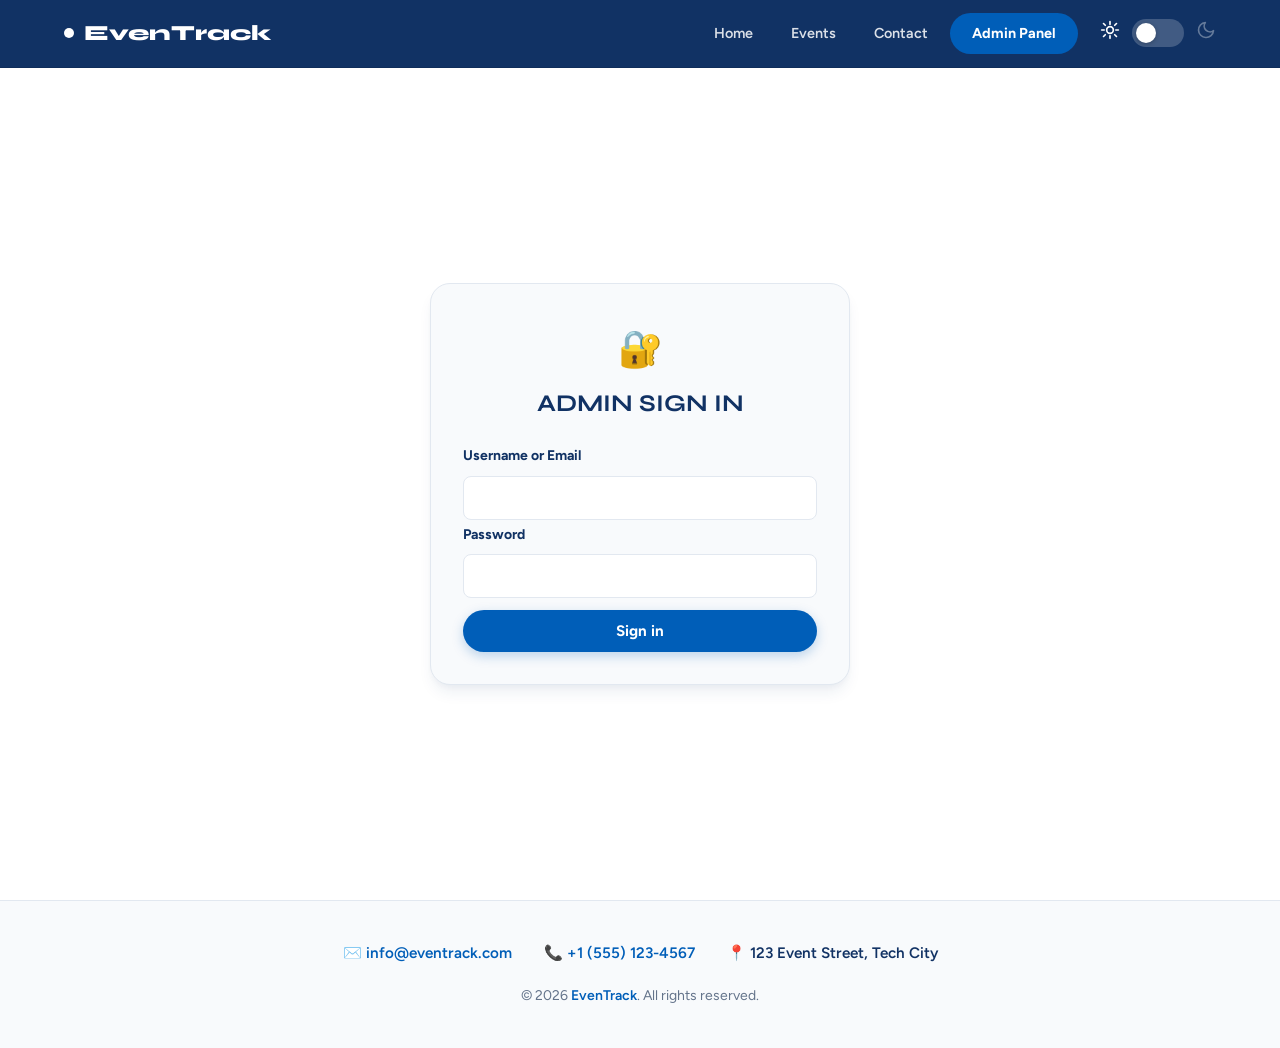
==== commit 299e6f46: "14 changes to event tracking system" ====
--- a/admin.html
+++ b/admin.html
@@ -1,485 +1,368 @@
 <!doctype html>
 <html lang="en">
-  <head>
-    <meta charset="UTF-8" />
-    <meta name="viewport" content="width=device-width, initial-scale=1.0" />
-    <title>Admin — EvenTrack</title>
-    <link rel="stylesheet" href="css/styles.css" />
-    <link rel="stylesheet" href="css/admin.css" />
-  </head>
-  <body>
-    <div id="navbar"></div>
-
-    <div id="admin-login-gate" class="admin-login-gate">
-      <div class="admin-login-card card">
-        <div class="admin-login-brand">
-          <div class="admin-login-icon">🔐</div>
-          <h1 class="admin-login-title">Admin sign in</h1>
-        </div>
-
-        <div id="auth-login-panel">
-          <form id="login-form" class="admin-auth-form">
-            <div class="form-group">
-              <label class="form-label" for="login-username"
-                >Username or Email</label
-              >
-              <input
-                id="login-username"
-                name="username"
-                type="text"
-                class="form-input"
-                autocomplete="username"
-                required
-                minlength="3"
-              />
-            </div>
-            <div class="form-group">
-              <label class="form-label" for="login-password">Password</label>
-              <input
-                id="login-password"
-                name="password"
-                type="password"
-                class="form-input"
-                autocomplete="current-password"
-                required
-              />
-            </div>
-            <p id="login-error" class="auth-error" role="alert" hidden></p>
-            <button
-              type="submit"
-              class="btn btn-primary"
-              style="width: 100%; margin-top: 8px"
-            >
-              Sign in
-            </button>
-          </form>
-        </div>
+
+<head>
+  <meta charset="UTF-8" />
+  <meta name="viewport" content="width=device-width, initial-scale=1.0" />
+  <title>Admin — EvenTrack</title>
+  <link rel="stylesheet" href="css/styles.css" />
+  <link rel="stylesheet" href="css/admin.css" />
+</head>
+
+<body>
+  <div id="navbar"></div>
+
+  <div id="admin-login-gate" class="admin-login-gate">
+    <div class="admin-login-card card">
+      <div class="admin-login-brand">
+        <div class="admin-login-icon">🔐</div>
+        <h1 class="admin-login-title">Admin sign in</h1>
+      </div>
+
+      <div id="auth-login-panel">
+        <form id="login-form" class="admin-auth-form">
+          <div class="form-group">
+            <label class="form-label" for="login-username">Username or Email</label>
+            <input id="login-username" name="username" type="text" class="form-input" autocomplete="username" required
+              minlength="3" />
+          </div>
+          <div class="form-group">
+            <label class="form-label" for="login-password">Password</label>
+            <input id="login-password" name="password" type="password" class="form-input"
+              autocomplete="current-password" required />
+          </div>
+          <p id="login-error" class="auth-error" role="alert" hidden></p>
+          <button type="submit" class="btn btn-primary" style="width: 100%; margin-top: 8px">
+            Sign in
+          </button>
+        </form>
       </div>
     </div>
-
-    <div id="admin-app" hidden>
-      <div class="admin-shell">
-        <!-- Sidebar -->
-        <aside class="admin-sidebar">
-          <div class="sidebar-brand">
-            <div class="sidebar-brand-icon">⚙️</div>
-            <div>
-              <div class="sidebar-brand-name">Admin Panel</div>
-              <div class="sidebar-brand-sub">Event Management</div>
-            </div>
-          </div>
-          <nav class="sidebar-nav">
-            <button
-              class="sidebar-btn active"
-              data-tab="dashboard"
-              onclick="switchTab('dashboard', this)"
-            >
-              <span class="sb-icon">🏠</span> Dashboard
-            </button>
-            <button
-              class="sidebar-btn"
-              data-tab="events"
-              onclick="switchTab('events', this)"
-            >
-              <span class="sb-icon">📅</span> Events
-            </button>
-          </nav>
-          <button
-            class="sidebar-btn"
-            data-tab="admins"
-            onclick="switchTab('admins', this)"
-          >
-            <span class="sb-icon">🔐</span> Admins
+  </div>
+
+  <div id="admin-app" hidden>
+    <div class="admin-shell">
+      <!-- Sidebar -->
+      <aside class="admin-sidebar">
+        <div class="sidebar-brand">
+          <div class="sidebar-brand-icon">⚙️</div>
+          <div>
+            <div class="sidebar-brand-name">Admin Panel</div>
+            <div class="sidebar-brand-sub">Event Management</div>
+          </div>
+        </div>
+        <nav class="sidebar-nav">
+          <button class="sidebar-btn active" data-tab="dashboard" onclick="switchTab('dashboard', this)">
+            <span class="sb-icon">🏠</span> Dashboard
           </button>
-          <div class="sidebar-footer">
-            <button type="button" class="sidebar-btn" id="admin-logout-btn">
-              <span class="sb-icon">🚪</span> Log out
-            </button>
-          </div>
-        </aside>
-
-        <!-- Main -->
-        <main class="admin-main">
-          <!-- ── DASHBOARD TAB ───────────────────── -->
-          <div id="tab-dashboard" class="tab-panel active">
-            <div class="admin-header">
-              <h1>Dashboard</h1>
-              <p>Welcome back! Here's what's happening with your events.</p>
-            </div>
-
-            <!-- Recent Activity -->
-            <div class="grid-2" style="margin-top: 32px">
-              <div class="card admin-list-card">
-                <div class="list-card-head">
-                  <h3>Recent Events</h3>
-                  <button
-                    class="link-btn"
-                    onclick="
+          <button class="sidebar-btn" data-tab="events" onclick="switchTab('events', this)">
+            <span class="sb-icon">📅</span> Events
+          </button>
+        </nav>
+        <button class="sidebar-btn" data-tab="admins" onclick="switchTab('admins', this)">
+          <span class="sb-icon">🔐</span> Admins
+        </button>
+        <div class="sidebar-footer">
+          <button type="button" class="sidebar-btn" id="admin-logout-btn">
+            <span class="sb-icon">🚪</span> Log out
+          </button>
+        </div>
+      </aside>
+
+      <!-- Main -->
+      <main class="admin-main">
+        <!-- ── DASHBOARD TAB ───────────────────── -->
+        <div id="tab-dashboard" class="tab-panel active">
+          <div class="admin-header">
+            <h1>Dashboard</h1>
+            <p>Welcome back! Here's what's happening with your events.</p>
+          </div>
+
+          <!-- Recent Activity -->
+          <div class="grid-2" style="margin-top: 32px">
+            <div class="card admin-list-card">
+              <div class="list-card-head">
+                <h3>Recent Events</h3>
+                <button class="link-btn" onclick="
                       switchTab(
                         'events',
                         document.querySelector('[data-tab=events]'),
                       )
-                    "
-                  >
-                    View All
-                  </button>
+                    ">
+                  View All
+                </button>
+              </div>
+              <div id="dash-events-list"></div>
+            </div>
+            <div class="card admin-list-card">
+              <div class="list-card-head">
+                <h3>Recent Registrations</h3>
+                <button class="link-btn">View All</button>
+              </div>
+              <div id="dash-attendees-list"></div>
+            </div>
+          </div>
+        </div>
+
+        <!-- ── EVENTS TAB ──────────────────────── -->
+        <div id="tab-events" class="tab-panel">
+          <div class="admin-header flex-head">
+            <div>
+              <h1>Events Management</h1>
+              <p>Manage all your events in one place</p>
+            </div>
+            <button class="btn btn-primary btn-sm" onclick="showCreateModal()">
+              + Create Event
+            </button>
+          </div>
+          <div class="card table-card">
+            <div class="table-wrap">
+              <table class="admin-table">
+                <thead>
+                  <tr>
+                    <th>Event</th>
+                    <th>Date</th>
+                    <th>Category</th>
+                    <th>Attendees</th>
+                    <th>Status</th>
+                    <th>Actions</th>
+                  </tr>
+                </thead>
+                <tbody id="events-tbody"></tbody>
+              </table>
+            </div>
+          </div>
+        </div>
+
+        <!-- ── ATTENDEES TAB ───────────────────── -->
+        <div id="tab-attendees" class="tab-panel">
+          <div class="admin-header">
+            <h1>All Attendees</h1>
+            <p>View everyone registered across all events.</p>
+          </div>
+          <div class="card table-card">
+            <div class="table-wrap">
+              <table class="admin-table">
+                <thead>
+                  <tr>
+                    <th>Attendee</th>
+                    <th>Email</th>
+                    <th>Event</th>
+                    <th>Date</th>
+                    <th>Status</th>
+                    <th>Actions</th>
+                  </tr>
+                </thead>
+                <tbody id="attendees-tbody"></tbody>
+              </table>
+            </div>
+          </div>
+        </div>
+
+        <div id="tab-event-attendees" class="tab-panel">
+          <div class="admin-header flex-head">
+            <div>
+              <button class="btn btn-outline btn-sm" onclick="
+                    switchTab(
+                      'events',
+                      document.querySelector('[data-tab=events]'),
+                    )
+                  " style="margin-bottom: 16px">
+                ← Back to Events
+              </button>
+              <h1 id="spec-event-title">Event Attendees</h1>
+              <p>
+                Manage physical and virtual attendance for this specific
+                event.
+              </p>
+            </div>
+          </div>
+
+          <div class="card table-card">
+            <div class="table-wrap">
+              <table class="admin-table">
+                <thead>
+                  <tr>
+                    <th>Student Name</th>
+                    <th>Section</th>
+                    <th>Category</th>
+                    <th>Type</th>
+                    <th>Status</th>
+                    <th>Action</th>
+                  </tr>
+                </thead>
+                <tbody id="spec-attendees-tbody"></tbody>
+              </table>
+            </div>
+          </div>
+
+          <div id="event-specific-stats" class="grid-4" style="margin-top: 24px; display: none"></div>
+
+          <div id="event-export-container" style="
+                display: none;
+                justify-content: flex-end;
+                margin-top: 24px;
+                margin-bottom: 24px;
+              ">
+            <button class="btn btn-primary" onclick="exportEventCSV()" style="
+                  background: var(--emerald);
+                  border-color: var(--emerald);
+                  box-shadow: 0 4px 12px rgba(16, 185, 129, 0.25);
+                ">
+              Export to Excel
+            </button>
+          </div>
+        </div>
+
+        <div id="tab-admins" class="tab-panel">
+          <div class="admin-header">
+            <h1>Manage Admins</h1>
+            <p>
+              Grant or revoke administrative access to other staff members.
+            </p>
+          </div>
+
+          <div class="grid-2">
+            <div class="card" style="padding: 24px; align-self: start">
+              <h3 style="margin-bottom: 16px">Add New Admin</h3>
+              <form id="register-form" class="admin-auth-form">
+                <div class="form-group">
+                  <label class="form-label" for="reg-email">Email Address</label>
+                  <input id="reg-email" name="email" type="email" class="form-input" autocomplete="email" required />
                 </div>
-                <div id="dash-events-list"></div>
-              </div>
-              <div class="card admin-list-card">
-                <div class="list-card-head">
-                  <h3>Recent Registrations</h3>
-                  <button class="link-btn">View All</button>
+                <div class="form-group" style="margin-top: 12px">
+                  <label class="form-label" for="reg-password">Password</label>
+                  <input id="reg-password" name="password" type="password" class="form-input"
+                    autocomplete="new-password" required minlength="6" />
                 </div>
-                <div id="dash-attendees-list"></div>
-              </div>
-            </div>
-          </div>
-
-          <!-- ── EVENTS TAB ──────────────────────── -->
-          <div id="tab-events" class="tab-panel">
-            <div class="admin-header flex-head">
-              <div>
-                <h1>Events Management</h1>
-                <p>Manage all your events in one place</p>
-              </div>
-              <button
-                class="btn btn-primary btn-sm"
-                onclick="showCreateModal()"
-              >
-                + Create Event
-              </button>
-            </div>
-            <div class="card table-card">
+                <div class="form-group" style="margin-top: 12px">
+                  <label class="form-label" for="reg-confirm">Confirm password</label>
+                  <input id="reg-confirm" name="confirmPassword" type="password" class="form-input"
+                    autocomplete="new-password" required minlength="6" />
+                </div>
+                <p id="register-error" class="auth-error" role="alert" hidden></p>
+                <button type="submit" class="btn btn-primary" style="width: 100%; margin-top: 20px">
+                  Add Admin Account
+                </button>
+              </form>
+            </div>
+
+            <div class="card table-card" style="align-self: start">
               <div class="table-wrap">
                 <table class="admin-table">
                   <thead>
                     <tr>
-                      <th>Event</th>
-                      <th>Date</th>
-                      <th>Category</th>
-                      <th>Attendees</th>
-                      <th>Status</th>
+                      <th>ID</th>
+                      <th>Account / Email</th>
                       <th>Actions</th>
                     </tr>
                   </thead>
-                  <tbody id="events-tbody"></tbody>
+                  <tbody id="admins-tbody"></tbody>
                 </table>
               </div>
             </div>
           </div>
-
-          <!-- ── ATTENDEES TAB ───────────────────── -->
-          <div id="tab-attendees" class="tab-panel">
-            <div class="admin-header">
-              <h1>All Attendees</h1>
-              <p>View everyone registered across all events.</p>
-            </div>
-            <div class="card table-card">
-              <div class="table-wrap">
-                <table class="admin-table">
-                  <thead>
-                    <tr>
-                      <th>Attendee</th>
-                      <th>Email</th>
-                      <th>Event</th>
-                      <th>Date</th>
-                      <th>Status</th>
-                      <th>Actions</th>
-                    </tr>
-                  </thead>
-                  <tbody id="attendees-tbody"></tbody>
-                </table>
-              </div>
-            </div>
-          </div>
-
-          <div id="tab-event-attendees" class="tab-panel">
-            <div class="admin-header flex-head">
-              <div>
-                <button
-                  class="btn btn-outline btn-sm"
-                  onclick="switchTab('events', document.querySelector('[data-tab=events]'))"
-                  style="margin-bottom: 16px"
-                >
-                  ← Back to Events
-                </button>
-                <h1 id="spec-event-title">Event Attendees</h1>
-                <p>Manage physical and virtual attendance for this specific event.</p>
-              </div>
-            </div>
-            
-            <div class="card table-card">
-              <div class="table-wrap">
-                <table class="admin-table">
-                  <thead>
-                    <tr>
-                      <th>Student Name</th>
-                      <th>Section</th>
-                      <th>Category</th>
-                      <th>Type</th>
-                      <th>Status</th>
-                      <th>Action</th>
-                    </tr>
-                  </thead>
-                  <tbody id="spec-attendees-tbody"></tbody>
-                </table>
-              </div>
-            </div>
-
-            <div id="event-specific-stats" class="grid-4" style="margin-top: 24px; display: none;">
-              </div>
-
-            <div id="event-export-container" style="display: none; justify-content: flex-end; margin-top: 24px; margin-bottom: 24px;">
-              <button class="btn btn-primary" onclick="exportEventCSV()" style="background: var(--emerald); border-color: var(--emerald); box-shadow: 0 4px 12px rgba(16, 185, 129, 0.25);">
-                 Export to Excel
-              </button>
-            </div>
-          </div>
-
-          <!-- ── ANALYTICS TAB ──────────────────── -->
-          <div id="tab-analytics" class="tab-panel">
-            <div class="admin-header">
-              <h1>Analytics &amp; Insights</h1>
-              <p>Track performance and engagement metrics</p>
-            </div>
-            <div class="grid-2" style="gap: 24px">
-              <!-- Registrations Chart -->
-              <div class="card analytics-card">
-                <h3>Event Registrations Over Time</h3>
-                <canvas id="chart-reg" height="220"></canvas>
-              </div>
-              <!-- Category Donut -->
-              <div class="card analytics-card">
-                <h3>Category Distribution</h3>
-                <canvas id="chart-cat" height="220"></canvas>
-              </div>
-              <!-- Attendance Bar -->
-              <div class="card analytics-card">
-                <h3>Attendance Rate by Event</h3>
-                <canvas id="chart-att" height="220"></canvas>
-              </div>
-              <!-- Popular events list -->
-              <div class="card analytics-card">
-                <h3>Popular Events</h3>
-                <div id="popular-list"></div>
-              </div>
-            </div>
-          </div>
-          <div id="tab-admins" class="tab-panel">
-            <div class="admin-header">
-              <h1>Manage Admins</h1>
-              <p>
-                Grant or revoke administrative access to other staff members.
-              </p>
-            </div>
-
-            <div class="grid-2">
-              <div class="card" style="padding: 24px; align-self: start">
-                <h3 style="margin-bottom: 16px">Add New Admin</h3>
-                <form id="register-form" class="admin-auth-form">
-                  <div class="form-group">
-                    <label class="form-label" for="reg-email"
-                      >Email Address</label
-                    >
-                    <input
-                      id="reg-email"
-                      name="email"
-                      type="email"
-                      class="form-input"
-                      autocomplete="email"
-                      required
-                    />
-                  </div>
-                  <div class="form-group" style="margin-top: 12px">
-                    <label class="form-label" for="reg-password"
-                      >Password</label
-                    >
-                    <input
-                      id="reg-password"
-                      name="password"
-                      type="password"
-                      class="form-input"
-                      autocomplete="new-password"
-                      required
-                      minlength="6"
-                    />
-                  </div>
-                  <div class="form-group" style="margin-top: 12px">
-                    <label class="form-label" for="reg-confirm"
-                      >Confirm password</label
-                    >
-                    <input
-                      id="reg-confirm"
-                      name="confirmPassword"
-                      type="password"
-                      class="form-input"
-                      autocomplete="new-password"
-                      required
-                      minlength="6"
-                    />
-                  </div>
-                  <p
-                    id="register-error"
-                    class="auth-error"
-                    role="alert"
-                    hidden
-                  ></p>
-                  <button
-                    type="submit"
-                    class="btn btn-primary"
-                    style="width: 100%; margin-top: 20px"
-                  >
-                    Add Admin Account
-                  </button>
-                </form>
-              </div>
-
-              <div class="card table-card" style="align-self: start">
-                <div class="table-wrap">
-                  <table class="admin-table">
-                    <thead>
-                      <tr>
-                        <th>ID</th>
-                        <th>Account / Email</th>
-                        <th>Actions</th>
-                      </tr>
-                    </thead>
-                    <tbody id="admins-tbody"></tbody>
-                  </table>
-                </div>
-              </div>
-            </div>
-          </div>
-        </main>
-      </div>
-
-      <!-- Create Event Modal -->
-      <div
-        id="create-modal"
-        class="modal-overlay"
-        style="display: none"
-        onclick="closeModalOutside(event)"
-      >
-        <div class="modal-box">
-          <div class="modal-head">
-            <h3 id="modal-title">Create New Event</h3>
-            <button onclick="closeModal()" class="modal-close">✕</button>
-          </div>
-          <form
-            id="create-form"
-            onsubmit="handleCreate(event)"
-            style="display: flex; flex-direction: column; gap: 16px"
-          >
-            <input type="hidden" name="id" id="event-id" value="" />
-
-            <div class="form-group">
-              <label class="form-label">Event Title *</label>
-              <input
-                name="title"
-                type="text"
-                class="form-input"
-                placeholder="e.g. Tech Summit 2027"
-                required
-              />
-            </div>
-
-            <div class="form-row-2">
-              <div class="form-group">
-                <label class="form-label">Category *</label>
-                <div class="checkbox-group">
-                  <label
-                    ><input type="checkbox" name="category[]" value="College" />
-                    College</label
-                  >
-                  <label
-                    ><input type="checkbox" name="category[]" value="SHS" />
-                    SHS</label
-                  >
-                  <label
-                    ><input
-                      type="checkbox"
-                      name="category[]"
-                      value="Internship"
-                    />
-                    Internship</label
-                  >
-                </div>
-              </div>
-              <div class="form-group">
-                <label class="form-label">Type *</label>
-                <div class="checkbox-group">
-                  <label
-                    ><input type="checkbox" name="type[]" value="online" />
-                    Online</label
-                  >
-                  <label
-                    ><input type="checkbox" name="type[]" value="walkin" />
-                    Walk-in</label
-                  >
-                </div>
-              </div>
-            </div>
-
-            <div class="form-group">
-              <label class="form-label">Date *</label>
+        </div>
+      </main>
+    </div>
+
+    <!-- Create Event Modal -->
+    <div id="create-modal" class="modal-overlay" style="display: none" onclick="closeModalOutside(event)">
+      <div class="modal-box">
+        <div class="modal-head">
+          <h3 id="modal-title">Create New Event</h3>
+          <button onclick="closeModal()" class="modal-close">✕</button>
+        </div>
+        <form id="create-form" onsubmit="handleCreate(event)" style="display: flex; flex-direction: column; gap: 16px">
+          <input type="hidden" name="id" id="event-id" value="" />
+
+          <div class="form-group">
+            <label class="form-label">Event Title <span style="color:red">*</span></label>
+            <input name="title" type="text" class="form-input" placeholder="e.g. Freshmen Orientation" required />
+            <span class="validation-msg" id="title-error">Title must be at least 3 characters.</span>
+          </div>
+
+          <div class="form-row-2">
+            <div class="form-group">
+              <label class="form-label">Category *</label>
+              <div class="checkbox-group">
+                <label><input type="checkbox" name="category[]" value="College" />
+                  College</label>
+                <label><input type="checkbox" name="category[]" value="SHS" />
+                  SHS</label>
+                <label><input type="checkbox" name="category[]" value="Internship" />
+                  Internship</label>
+              </div>
+            </div>
+            <div class="form-group">
+              <label class="form-label">Type *</label>
+              <div class="checkbox-group">
+                <label><input type="checkbox" name="type[]" value="online" />
+                  Online</label>
+                <label><input type="checkbox" name="type[]" value="walkin" />
+                  Walk-in</label>
+              </div>
+            </div>
+          </div>
+          <div class="form-row-2">
+            <div class="form-group">
+              <label class="form-label">Date <span style="color:red">*</span></label>
               <input name="date" type="date" class="form-input" required />
-            </div>
-            <div class="form-group">
-              <label class="form-label">Location *</label>
-              <input
-                name="location"
-                type="text"
-                class="form-input"
-                placeholder="e.g. Room 301 or Zoom"
-                required
-              />
-            </div>
-            <div class="form-group">
-              <label class="form-label">Capacity (Optional)</label>
-              <input
-                name="capacity"
-                type="number"
-                class="form-input"
-                placeholder="e.g. 100"
-                min="0"
-              />
-            </div>
-            <div class="form-group">
-              <label class="form-label">Description</label>
-              <textarea
-                name="description"
-                class="form-input"
-                rows="3"
-                placeholder="Brief description..."
-              ></textarea>
-            </div>
-
-            <div style="display: flex; gap: 12px; justify-content: flex-end">
-              <button
-                type="button"
-                onclick="closeModal()"
-                class="btn btn-outline btn-sm"
-              >
-                Cancel
-              </button>
-              <button
-                type="submit"
-                id="modal-submit-btn"
-                class="btn btn-primary btn-sm"
-              >
-                Create Event
-              </button>
-            </div>
-          </form>
-        </div>
+              <span class="validation-msg" id="date-error">Please select a valid future date.</span>
+            </div>
+            <div class="form-group">
+              <label class="form-label">Time *</label>
+              <input name="time" type="time" class="form-input" required />
+            </div>
+          </div>
+          <div class="form-row-2">
+            <div class="form-group">
+              <label class="form-label">Floor*</label>
+              <select id="location-floor" class="form-input" required onchange="updateRoomDropdown()">
+                <option value="">Select Floor...</option>
+              </select>
+            </div>
+            <div class="form-group">
+              <label class="form-label">Room *</label>
+              <select id="location-room" class="form-input" required disabled>
+                <option value="">Select Room...</option>
+              </select>
+            </div>
+          </div>
+          <input type="hidden" name="location" id="final-location" value="" />
+          <div class="form-group">
+            <label class="form-label">Capacity (Optional)</label>
+            <input name="capacity" type="number" class="form-input" placeholder="e.g. 100" min="0" />
+          </div>
+          <div class="form-group">
+            <label class="form-label">Event Cover Image</label>
+            <input name="event_image" type="file" class="form-input" accept="image/png, image/jpeg, image/webp"
+              style="padding: 9px 16px" />
+            <span style="
+                  font-size: 0.75rem;
+                  color: var(--slate-3);
+                  margin-top: 4px;
+                ">Leave blank to keep current image when editing.</span>
+          </div>
+          <div class="form-group">
+            <label class="form-label">Description</label>
+            <textarea name="description" class="form-input" rows="3" placeholder="Brief description..."></textarea>
+          </div>
+
+          <div class="form-actions" style="margin-top: 1.5rem; display: flex; gap: 1rem;">
+            <button type="button" class="btn btn-white" onclick="closeModal()">Cancel</button>
+            <button type="submit" class="btn btn-primary" id="create-submit-btn" disabled>Create Event</button>
+          </div>
+        </form>
       </div>
     </div>
-    <div id="footer"></div>
-
-    <script src="js/data.js"></script>
-    <script src="js/nav.js"></script>
-    <script src="js/main.js"></script>
-    <script src="js/admin.js"></script>
-  </body>
-</html>
+  </div>
+  <div id="footer"></div>
+
+  <script src="js/data.js"></script>
+  <script src="js/nav.js"></script>
+  <script src="js/main.js"></script>
+  <script src="js/admin.js"></script>
+</body>
+
+</html>
--- a/css/styles.css
+++ b/css/styles.css
@@ -2,26 +2,24 @@
 
 /* ─── CSS Variables ─────────────────────────────── */
 :root {
-  /* ── iACADEMY LIGHT THEME COLORS ── */
-  --bg: #ffffff; /* Pure white background */
-  --bg-card: #f8fafc; /* Very light gray for cards */
-  --bg-card-hover: #ffffff; /* Cards turn pure white on hover */
-  --border: #e2e8f0; /* Light gray borders */
-  --border-hover: #113264; /* Navy hover state */
-
-  /* Primary Brand Colors from the image */
-  --primary-navy: #113264; /* Deep navy (Navbar & Headings) */
-  --primary-blue: #005eb8; /* Bright blue (Buttons) */
-  --accent-red: #e3000f; /* iACADEMY Red */
-  --accent-orange: #f97316; /* Chat widget orange */
+  --bg: #ffffff;
+  --bg-card: #f8fafc;
+  --bg-card-hover: #ffffff;
+  --border: #e2e8f0;
+  --border-hover: #113264;
+
+  --primary-navy: #113264;
+  --primary-blue: #005eb8;
+  --accent-red: #e3000f;
+  --accent-orange: #f97316;
 
   --white: #ffffff;
 
-  /* Text Colors (Inverted for Light Theme) */
-  --slate-1: #0f172a; /* Darkest slate (Main Body Text) */
-  --slate-2: #334155; /* Medium dark slate (Subtitles) */
-  --slate-3: #64748b; /* Muted slate (Placeholders/Footer) */
-  --slate-4: #cbd5e1; /* Light slate */
+  /* Text Colors (for light Theme) */
+  --slate-1: #0f172a;
+  --slate-2: #334155;
+  --slate-3: #64748b;
+  --slate-4: #cbd5e1;
 
   /* Status Colors */
   --emerald: #10b981;
@@ -29,7 +27,6 @@
   --rose: #e3000f;
   --cyan: #0077c8;
 
-  /* Gradients updated to match the light/corporate feel */
   --grad-main: linear-gradient(
     135deg,
     var(--primary-blue),
@@ -57,7 +54,7 @@
   --nav-h: 68px;
 }
 
-/* ─── Reset & Base ──────────────────────────────── */
+/* Reset & Base */
 *,
 *::before,
 *::after {
@@ -97,9 +94,7 @@
   display: block;
 }
 
-/* Removed the noise overlay for a cleaner, flat corporate look */
-
-/* ─── Layout Helpers ────────────────────────────── */
+/* Layout Helpers */
 .container {
   max-width: 1200px;
   margin: 0 auto;
@@ -114,8 +109,6 @@
   position: relative;
 }
 
-/* ─── Typography ────────────────────────────────── */
-/* Headings are now Deep Navy matching "TOP WORKS" */
 h1,
 h2,
 h3,
@@ -154,13 +147,13 @@
   background-clip: text;
 }
 
-/* ─── Navigation ────────────────────────────────── */
+/* Navigation */
 .navbar {
   position: sticky;
   top: 0;
   z-index: 100;
   height: var(--nav-h);
-  background: var(--primary-navy); /* Solid navy header */
+  background: var(--primary-navy);
   border-bottom: 1px solid rgba(0, 0, 0, 0.1);
   display: flex;
   align-items: center;
@@ -193,10 +186,10 @@
 }
 .nav-link {
   padding: 8px 16px;
-  border-radius: 999px; /* Pill shape matching iAcademy */
+  border-radius: 999px;
   font-size: 0.9rem;
   font-weight: 600;
-  color: rgba(255, 255, 255, 0.85); /* White text on navy */
+  color: rgba(255, 255, 255, 0.85);
   transition:
     color 0.2s,
     background 0.2s;
@@ -212,7 +205,7 @@
 .nav-cta {
   padding: 9px 22px;
   border-radius: 999px;
-  background: var(--primary-blue); /* Apply Now button style */
+  background: var(--primary-blue);
   color: var(--white);
   font-size: 0.9rem;
   font-weight: 700;
@@ -265,14 +258,14 @@
   }
 }
 
-/* ─── Buttons ───────────────────────────────────── */
+/* Buttons*/
 .btn {
   display: inline-flex;
   align-items: center;
   justify-content: center;
   gap: 8px;
   padding: 12px 28px;
-  border-radius: 999px; /* Rounded pill buttons */
+  border-radius: 999px;
   font-family: var(--font-body);
   font-size: 0.95rem;
   font-weight: 700;
@@ -317,12 +310,14 @@
   width: 100%;
 }
 
-/* ─── Cards ─────────────────────────────────────── */
+/* Cards */
 .card {
   background: var(--bg-card);
   border: 1px solid var(--border);
   border-radius: var(--radius-lg);
-  box-shadow: 0 2px 8px rgba(0, 0, 0, 0.04); /* Soft shadow for light theme */
+  box-shadow:
+    0 10px 15px -3px rgba(26, 58, 110, 0.08),
+    0 4px 6px -2px rgba(26, 58, 110, 0.04);
   transition:
     border-color 0.25s,
     box-shadow 0.25s,
@@ -331,12 +326,12 @@
 }
 .card:hover {
   border-color: var(--border-hover);
-  box-shadow: 0 12px 24px rgba(17, 50, 100, 0.1); /* Navy shadow */
+  box-shadow: 0 12px 24px rgba(17, 50, 100, 0.1);
   transform: translateY(-3px);
   background: var(--bg-card-hover);
 }
 
-/* ─── Badges ────────────────────────────────────── */
+/* Badges */
 .badge {
   display: inline-block;
   padding: 4px 12px;
@@ -384,7 +379,7 @@
   color: var(--accent-red);
 }
 
-/* ─── Section Labels ────────────────────────────── */
+/* Section Labels */
 .section-label {
   display: inline-block;
   padding: 5px 16px;
@@ -412,7 +407,7 @@
   border-color: rgba(227, 0, 15, 0.2);
 }
 
-/* ─── Form Elements ─────────────────────────────── */
+/* Form Elements */
 .form-group {
   display: flex;
   flex-direction: column;
@@ -499,7 +494,6 @@
   background: linear-gradient(135deg, #e0e7ff, #c7d2fe);
 }
 
-/* ─── Glowing Orbs (Subdued for Light Theme) ────── */
 .orb {
   position: absolute;
   border-radius: 50%;
@@ -517,7 +511,7 @@
   background: rgba(0, 119, 200, 0.08);
 }
 
-/* ─── Scroll Reveal ─────────────────────────────── */
+/* Scroll Reveal */
 .reveal {
   opacity: 0;
   transform: translateY(24px);
@@ -542,12 +536,12 @@
   transition-delay: 0.4s;
 }
 
-/* ─── Footer ────────────────────────────────────── */
+/* Footer */
 .footer {
   border-top: 1px solid var(--border);
   padding: 40px 0;
   text-align: center;
-  background: var(--bg-card); /* Slightly off-white footer */
+  background: var(--bg-card);
 }
 .footer p {
   font-size: 0.875rem;
@@ -561,14 +555,14 @@
   color: var(--primary-navy);
 }
 
-/* ─── Divider ───────────────────────────────────── */
+/* Divider */
 .divider {
   border: none;
   border-top: 1px solid var(--border);
   margin: 32px 0;
 }
 
-/* ─── Grid Utilities ────────────────────────────── */
+/*  Grid Utilities */
 .grid-2 {
   display: grid;
   grid-template-columns: repeat(2, 1fr);
@@ -600,7 +594,7 @@
   }
 }
 
-/* ─── Stat Card ─────────────────────────────────── */
+/* Stat Card */
 .stat-card {
   padding: 28px;
   border-radius: var(--radius-lg);
@@ -629,7 +623,7 @@
   font-weight: 600;
 }
 
-/* ─── Page Hero ─────────────────────────────────── */
+/*  Page Hero */
 .page-hero {
   padding: 72px 0 56px;
   border-bottom: 1px solid var(--border);
@@ -646,10 +640,9 @@
   font-size: 1.1rem;
 }
 
-/* ─── Toast / Alert ─────────────────────────────── */
 .success-box {
   padding: 40px 32px;
-  background: #f0fdf4; /* Very light green */
+  background: #f0fdf4;
   border: 1px solid #bbf7d0;
   border-radius: var(--radius-xl);
   text-align: center;
@@ -716,9 +709,8 @@
   color: var(--primary-navy) !important;
 }
 
-/* ── Light Theme Text & Highlight Fixes ── */
 ::selection {
-  background: rgba(0, 94, 184, 0.15); /* Soft primary blue highlight */
+  background: rgba(0, 94, 184, 0.15);
   color: var(--primary-navy);
 }
 ::-moz-selection {
@@ -726,7 +718,6 @@
   color: var(--primary-navy);
 }
 
-/* Fix invisible white text leftover from dark mode */
 .admin-login-title,
 .sidebar-brand-name,
 .summary-row .val,
@@ -741,19 +732,211 @@
   color: var(--primary-blue) !important;
 }
 
-/* ── Monogram Typography Overrides ── */
-.event-thumb-emoji, 
-.detail-banner-emoji, 
-.list-thumb, 
-.td-thumb {
-  font-family: var(--font-display) !important;
-  font-weight: 800 !important;
-  color: var(--white) !important;
-  text-transform: uppercase;
-  letter-spacing: 0.05em;
-  font-style: normal !important;
-}
-
-.event-thumb-emoji { text-shadow: 0 4px 12px rgba(0,0,0,0.15); }
-.detail-banner-emoji { text-shadow: 0 8px 24px rgba(0,0,0,0.2); }
-.list-thumb, .td-thumb { font-size: 1.15rem !important; text-shadow: 0 2px 4px rgba(0,0,0,0.1); }
+.event-thumb {
+  height: 180px;
+  width: 100%;
+  overflow: hidden;
+  background: var(--slate-4);
+}
+
+.event-image {
+  width: 100%;
+  height: 100%;
+  object-fit: cover;
+  display: block;
+  transition: transform 0.3s ease;
+}
+
+.event-card:hover .event-image {
+  transform: scale(1.05);
+}
+
+/* DARK MODE TOGGLE */
+[data-theme="dark"] {
+  --bg: #0d0d0f;
+  --bg-card: #1e1e26;
+  --bg-card-hover: #23232e;
+  --border: #2a2a36;
+
+  --slate-1: #e8eaf2;
+  --slate-2: #9da5c0;
+  --slate-3: #5a6280;
+
+  --primary-navy: #e8eaf2;
+}
+
+.theme-toggle {
+  display: flex;
+  align-items: center;
+  gap: 0.75rem;
+  cursor: pointer;
+  user-select: none;
+  margin-left: 16px;
+}
+.toggle-track {
+  width: 52px;
+  height: 28px;
+  background: rgba(255, 255, 255, 0.2);
+  border-radius: 999px;
+  position: relative;
+  transition:
+    background 0.35s ease,
+    box-shadow 0.35s ease;
+}
+.toggle-knob {
+  position: absolute;
+  top: 4px;
+  left: 4px;
+  width: 20px;
+  height: 20px;
+  border-radius: 50%;
+  background: #fff;
+  box-shadow: 0 1px 4px rgba(0, 0, 0, 0.25);
+  transition: transform 0.35s cubic-bezier(0.34, 1.56, 0.64, 1);
+}
+[data-theme="dark"] .toggle-knob {
+  transform: translateX(24px);
+}
+.toggle-icon svg {
+  width: 20px;
+  height: 20px;
+  fill: none;
+  stroke: #fff;
+  stroke-width: 2;
+  stroke-linecap: round;
+  stroke-linejoin: round;
+  transition: opacity 0.35s ease;
+}
+.icon-sun {
+  opacity: 1;
+}
+.icon-moon {
+  opacity: 0.35;
+}
+[data-theme="dark"] .icon-sun {
+  opacity: 0.35;
+}
+[data-theme="dark"] .icon-moon {
+  opacity: 1;
+}
+
+[data-theme="dark"] .navbar,
+[data-theme="dark"] .mobile-menu {
+  background: #0d0d0f;
+  border-bottom: 1px solid var(--border);
+}
+
+[data-theme="dark"] .form-input {
+  background: #15151a;
+  color: #e8eaf2;
+  border-color: var(--border);
+}
+
+[data-theme="dark"] select.form-input option {
+  background: #15151a;
+  color: #e8eaf2;
+}
+
+[data-theme="dark"] .page-hero {
+  background: linear-gradient(to bottom, #1e1e26, #0d0d0f);
+}
+
+[data-theme="dark"] .btn-white {
+  background: #2a2a36;
+  color: #e8eaf2;
+  border: 1px solid var(--border);
+}
+
+[data-theme="dark"] .success-box {
+  background: rgba(16, 185, 129, 0.1);
+  border-color: rgba(16, 185, 129, 0.2);
+}
+
+[data-theme="dark"] .success-box h3 {
+  color: #34d399;
+}
+
+/* gallery feature */
+.image-modal-overlay {
+  display: none;
+  position: fixed;
+  z-index: 9999;
+  left: 0;
+  top: 0;
+  width: 100%;
+  height: 100%;
+  background-color: rgba(0, 0, 0, 0.85);
+  backdrop-filter: blur(5px);
+  align-items: center;
+  justify-content: center;
+  cursor: zoom-out;
+  opacity: 0;
+  transition: opacity 0.3s ease;
+}
+
+.image-modal-overlay.show {
+  display: flex;
+  opacity: 1;
+}
+
+.image-modal-content {
+  max-width: 90%;
+  max-height: 90vh;
+  border-radius: var(--radius-sm);
+  box-shadow: 0 10px 40px rgba(0, 0, 0, 0.6);
+  cursor: default;
+  transform: scale(0.95);
+  transition: transform 0.3s cubic-bezier(0.175, 0.885, 0.32, 1.275);
+}
+
+.image-modal-overlay.show .image-modal-content {
+  transform: scale(1);
+}
+
+.image-modal-close {
+  position: absolute;
+  top: 20px;
+  right: 30px;
+  color: #ffffff;
+  font-size: 40px;
+  font-weight: bold;
+  cursor: pointer;
+  transition: color 0.2s;
+}
+
+.image-modal-close:hover {
+  color: #cbd5e1;
+}
+
+.detail-banner img {
+  cursor: zoom-in;
+}
+
+/*error popup*/
+/* --- Validation States --- */
+.form-input.is-invalid {
+  border-color: #ef4444; /* Red border */
+  background-color: #fef2f2;
+}
+
+/* Dark mode adjustment for invalid state */
+[data-theme="dark"] .form-input.is-invalid {
+  background-color: rgba(239, 68, 68, 0.1);
+}
+
+.validation-msg {
+  color: #ef4444;
+  font-size: 0.75rem;
+  margin-top: 4px;
+  display: none; /* Hidden by default */
+}
+
+.validation-msg.show {
+  display: block; /* Shows when there is an error */
+}
+
+.btn-primary:disabled {
+  background-color: var(--slate-3);
+  cursor: not-allowed;
+  opacity: 0.6;
+}
--- a/css/admin.css
+++ b/css/admin.css
@@ -449,7 +449,7 @@
   padding: 32px;
   width: 100%;
   max-width: 520px;
-  max-height: calc(100vh - 48px); /* Keep content inside viewport */
+  max-height: calc(100vh - 48px);
   overflow-y: auto;
   box-shadow: 0 40px 80px rgba(0, 0, 0, 0.6);
 }
@@ -531,7 +531,6 @@
   color: var(--primary-blue);
 }
 
-/* Clean styling for the modal checkboxes */
 .checkbox-group {
   display: flex;
   flex-direction: column;
